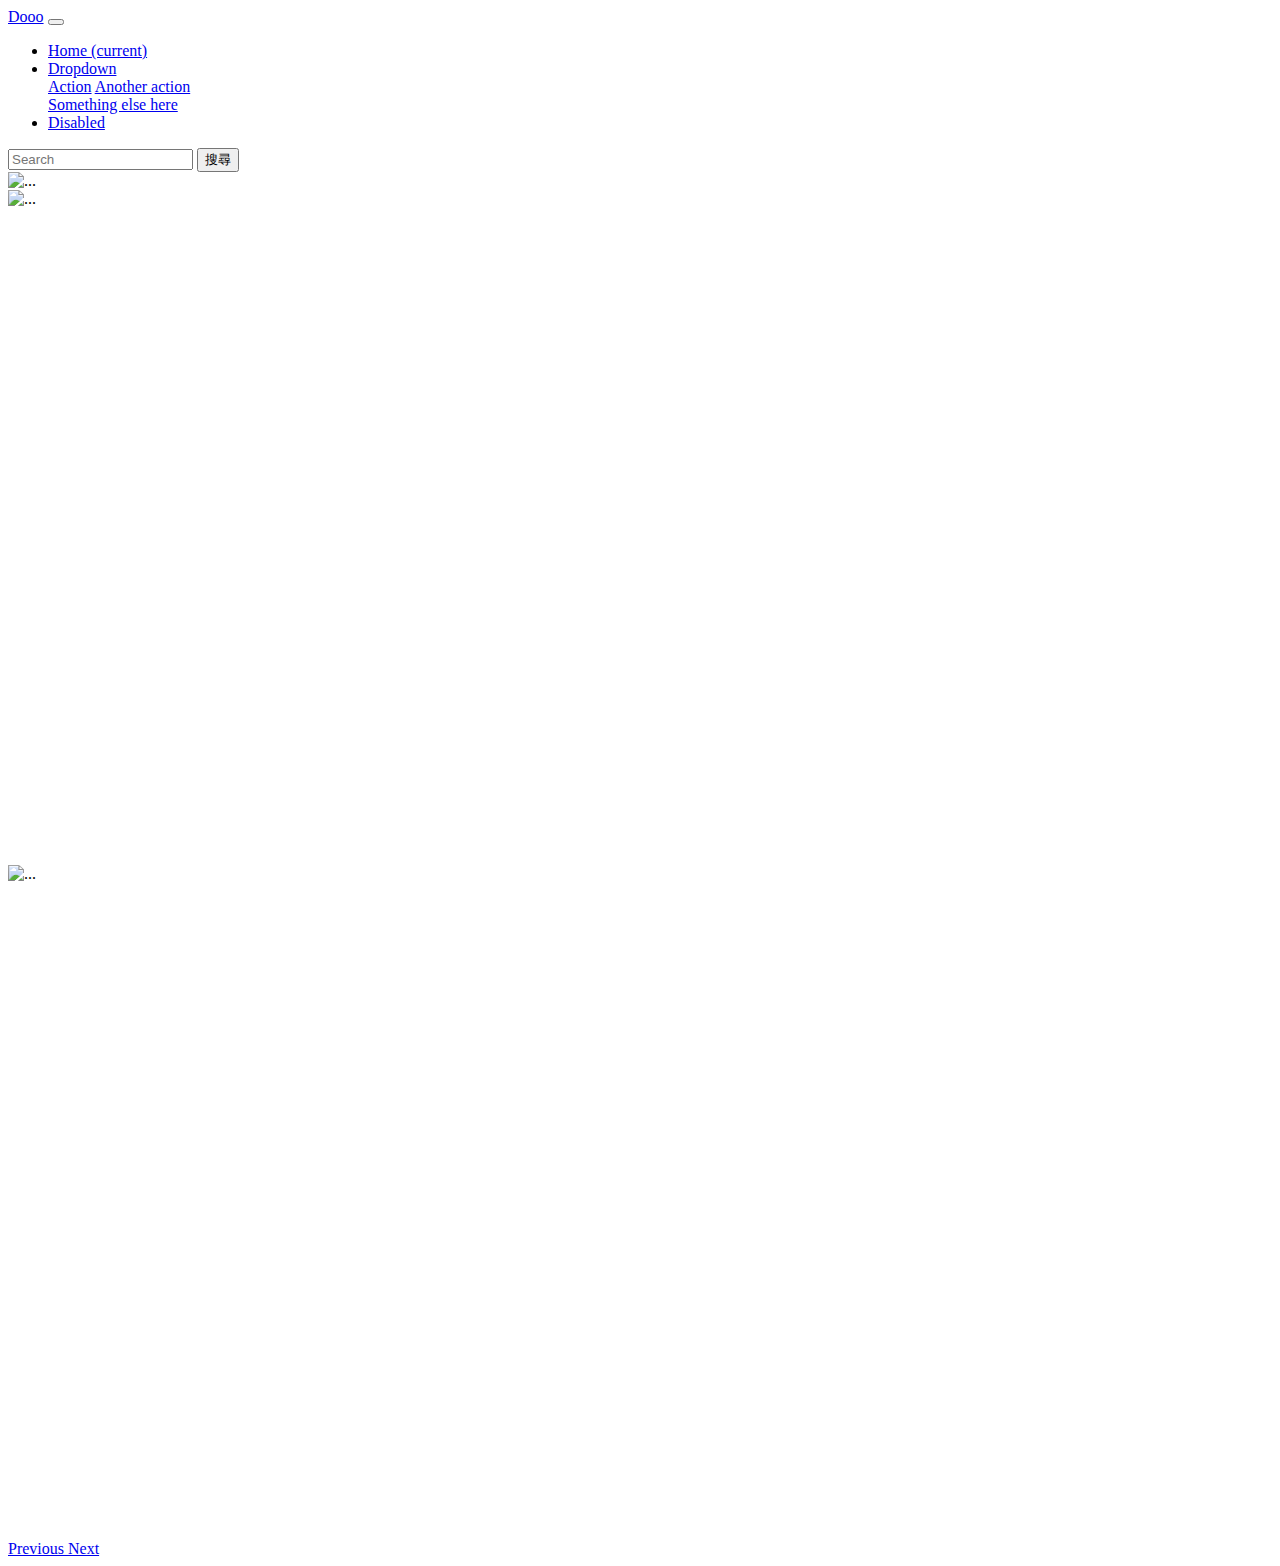
==== Dooo/index.html @ f4e3df54 "031800" ====
<!DOCTYPE html>
<html lang="zh-Hans">
<head>
    <meta charset="UTF-8">
    <meta name="viewport" content="width=device-width, initial-scale=1.0">
    <link rel="stylesheet" href="https://stackpath.bootstrapcdn.com/bootstrap/4.2.1/css/bootstrap.min.css" integrity="sha384-GJzZqFGwb1QTTN6wy59ffF1BuGJpLSa9DkKMp0DgiMDm4iYMj70gZWKYbI706tWS" crossorigin="anonymous">
    <title>兜泥手作</title>
    <link rel="stylesheet" href="./style/style.css">
</head>
<body>
    <nav class="navbar navbar-expand-lg navbar-light bg-light">
        <a class="navbar-brand" href="#">Dooo</a>
        <button class="navbar-toggler" type="button" data-toggle="collapse" data-target="#navbarSupportedContent" aria-controls="navbarSupportedContent" aria-expanded="false" aria-label="Toggle navigation">
          <span class="navbar-toggler-icon"></span>
        </button>
      
        <div class="collapse navbar-collapse" id="navbarSupportedContent">
          <ul class="navbar-nav mr-auto">
            <li class="nav-item active">
              <a class="nav-link" href="#">Home <span class="sr-only">(current)</span></a>
            </li>
            <li class="nav-item dropdown">
              <a class="nav-link dropdown-toggle" href="#" id="navbarDropdown" role="button" data-toggle="dropdown" aria-haspopup="true" aria-expanded="false">
                Dropdown
              </a>
              <div class="dropdown-menu" aria-labelledby="navbarDropdown">
                <a class="dropdown-item" href="#">Action</a>
                <a class="dropdown-item" href="#">Another action</a>
                <div class="dropdown-divider"></div>
                <a class="dropdown-item" href="#">Something else here</a>
              </div>
            </li>
            <li class="nav-item">
              <a class="nav-link disabled" href="#" tabindex="-1" aria-disabled="true">Disabled</a>
            </li>
          </ul>
          <form class="form-inline my-2 my-lg-0">
            <input class="form-control mr-sm-2" type="search" placeholder="Search" aria-label="Search">
            <button class="btn btn-outline-success my-2 my-sm-0" type="submit">搜尋</button>
          </form>
        </div>
      </nav>
      <div class="container .carousel('cycle')">
        <div id="carouselExampleControls" class="carousel slide" data-ride="carousel">
        <div class="carousel-inner">
          <div class="carousel-item active">
            <img src="/img/56464341_273747503564487_3199495432858238976_o.jpg" class="d-block w-100" alt="...">
          </div>
          <div class="carousel-item img_stlye">
            <img src="/img/79448672_451123902493512_4432313873315397632_n.jpg" class="d-block w-100 " alt="...">
          </div>
          <div class="carousel-item img_stlye">
            <img src="/img/81752281_461556511450251_1262762102041346048_n.jpg" class="d-block w-100" alt="...">
          </div>
        </div>
        <a class="carousel-control-prev" href="#carouselExampleControls" role="button" data-slide="prev">
          <span class="carousel-control-prev-icon" aria-hidden="true"></span>
          <span class="sr-only">Previous</span>
        </a>
        <a class="carousel-control-next" href="#carouselExampleControls" role="button" data-slide="next">
          <span class="carousel-control-next-icon" aria-hidden="true"></span>
          <span class="sr-only">Next</span>
        </a>
       </div>
      </div>
      

<script src="https://code.jquery.com/jquery-3.3.1.slim.min.js" integrity="sha384-q8i/X+965DzO0rT7abK41JStQIAqVgRVzpbzo5smXKp4YfRvH+8abtTE1Pi6jizo" crossorigin="anonymous"></script>
<script src="https://cdnjs.cloudflare.com/ajax/libs/popper.js/1.14.6/umd/popper.min.js" integrity="sha384-wHAiFfRlMFy6i5SRaxvfOCifBUQy1xHdJ/yoi7FRNXMRBu5WHdZYu1hA6ZOblgut" crossorigin="anonymous"></script>
<script src="https://stackpath.bootstrapcdn.com/bootstrap/4.2.1/js/bootstrap.min.js" integrity="sha384-B0UglyR+jN6CkvvICOB2joaf5I4l3gm9GU6Hc1og6Ls7i6U/mkkaduKaBhlAXv9k" crossorigin="anonymous"></script>
</body>
</html>
---- Dooo/style/style.css ----
.img_stlye {
  background-size: cover;
  background-position: bottom;
  height: 75vh;
}
/*# sourceMappingURL=style.css.map */
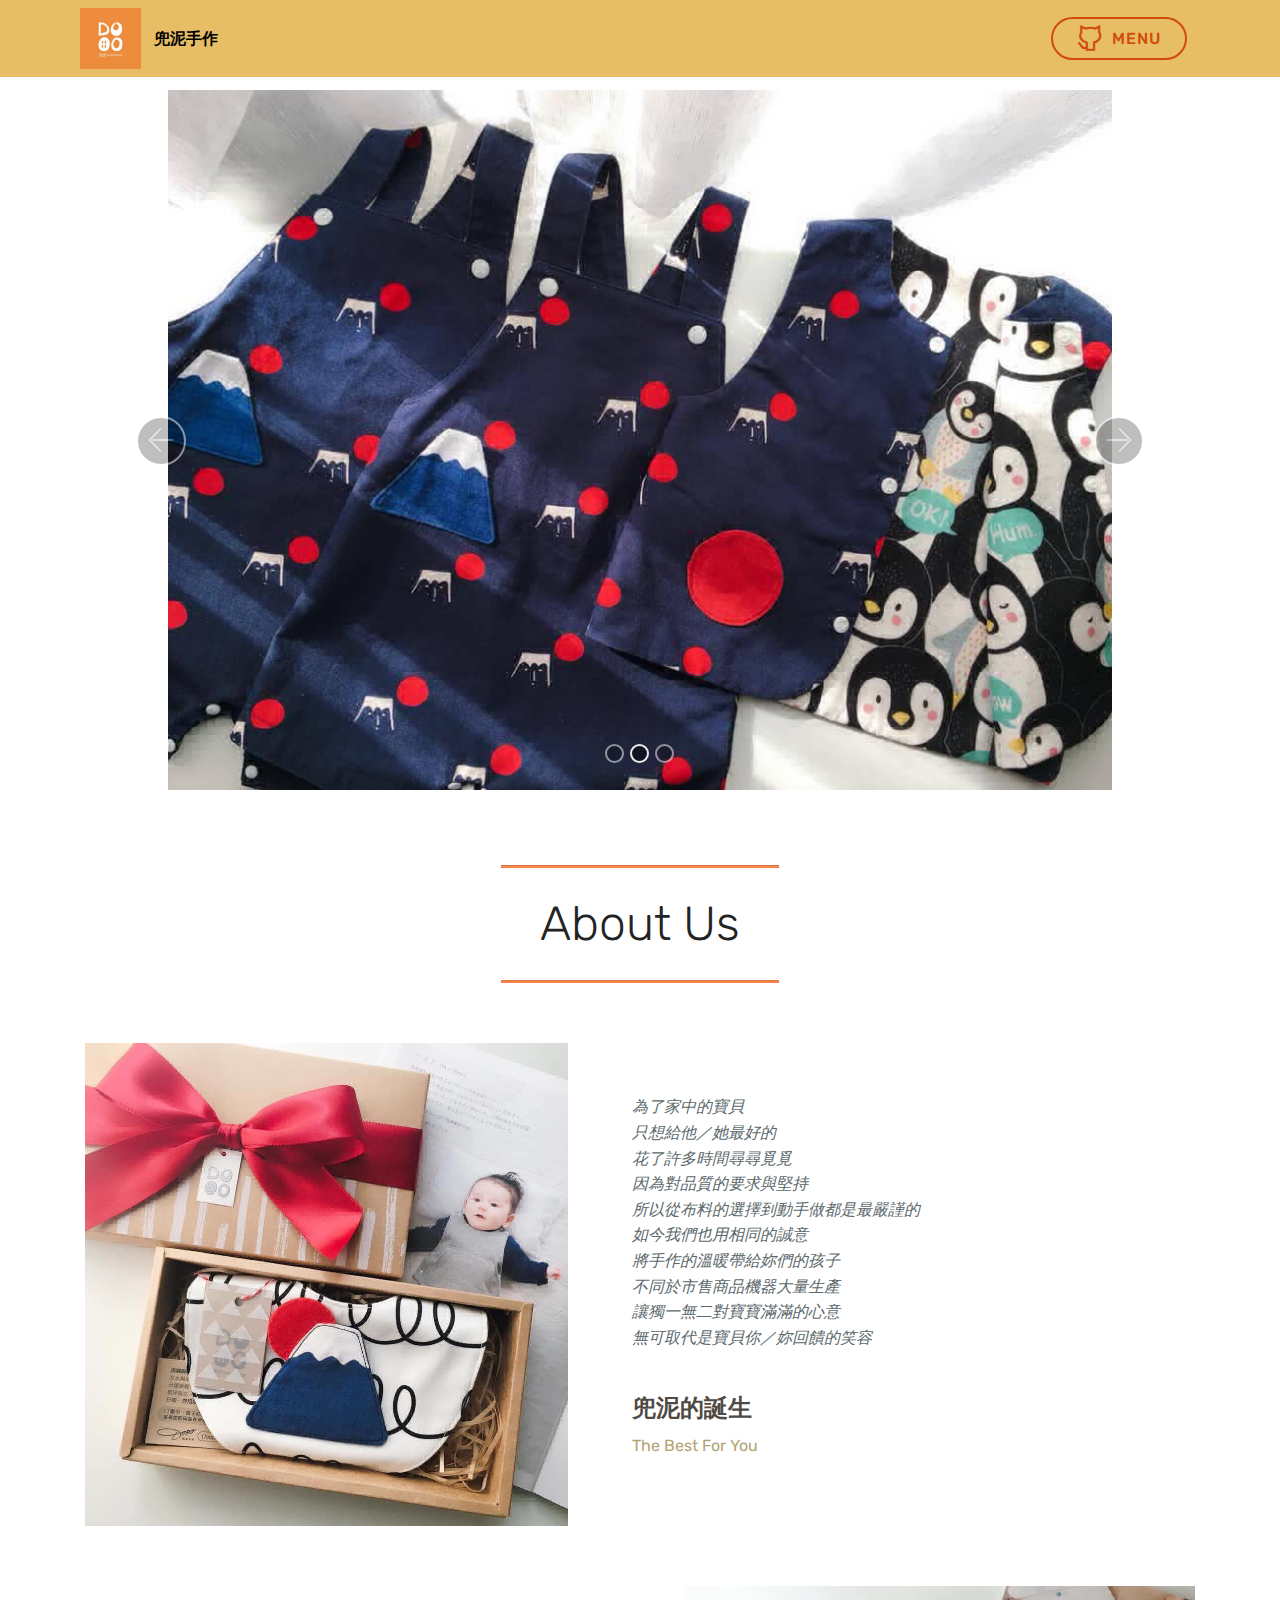
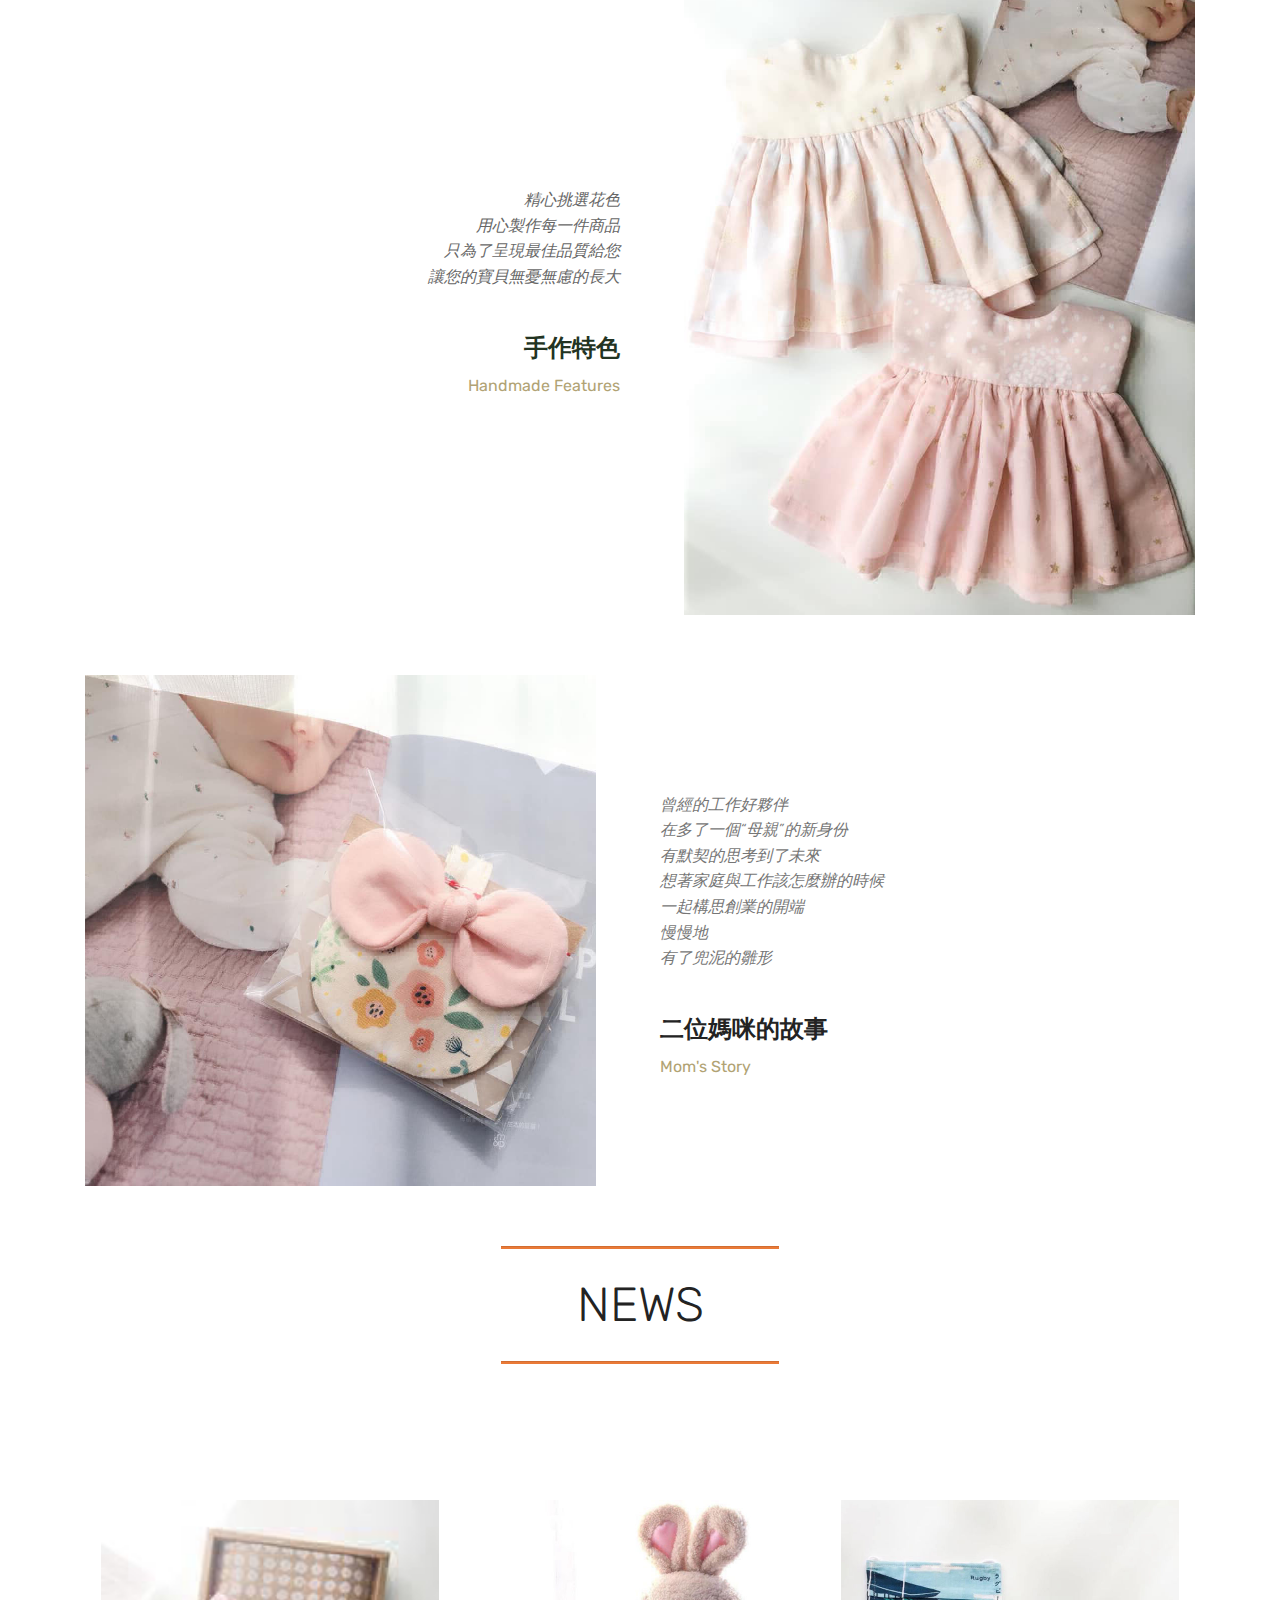
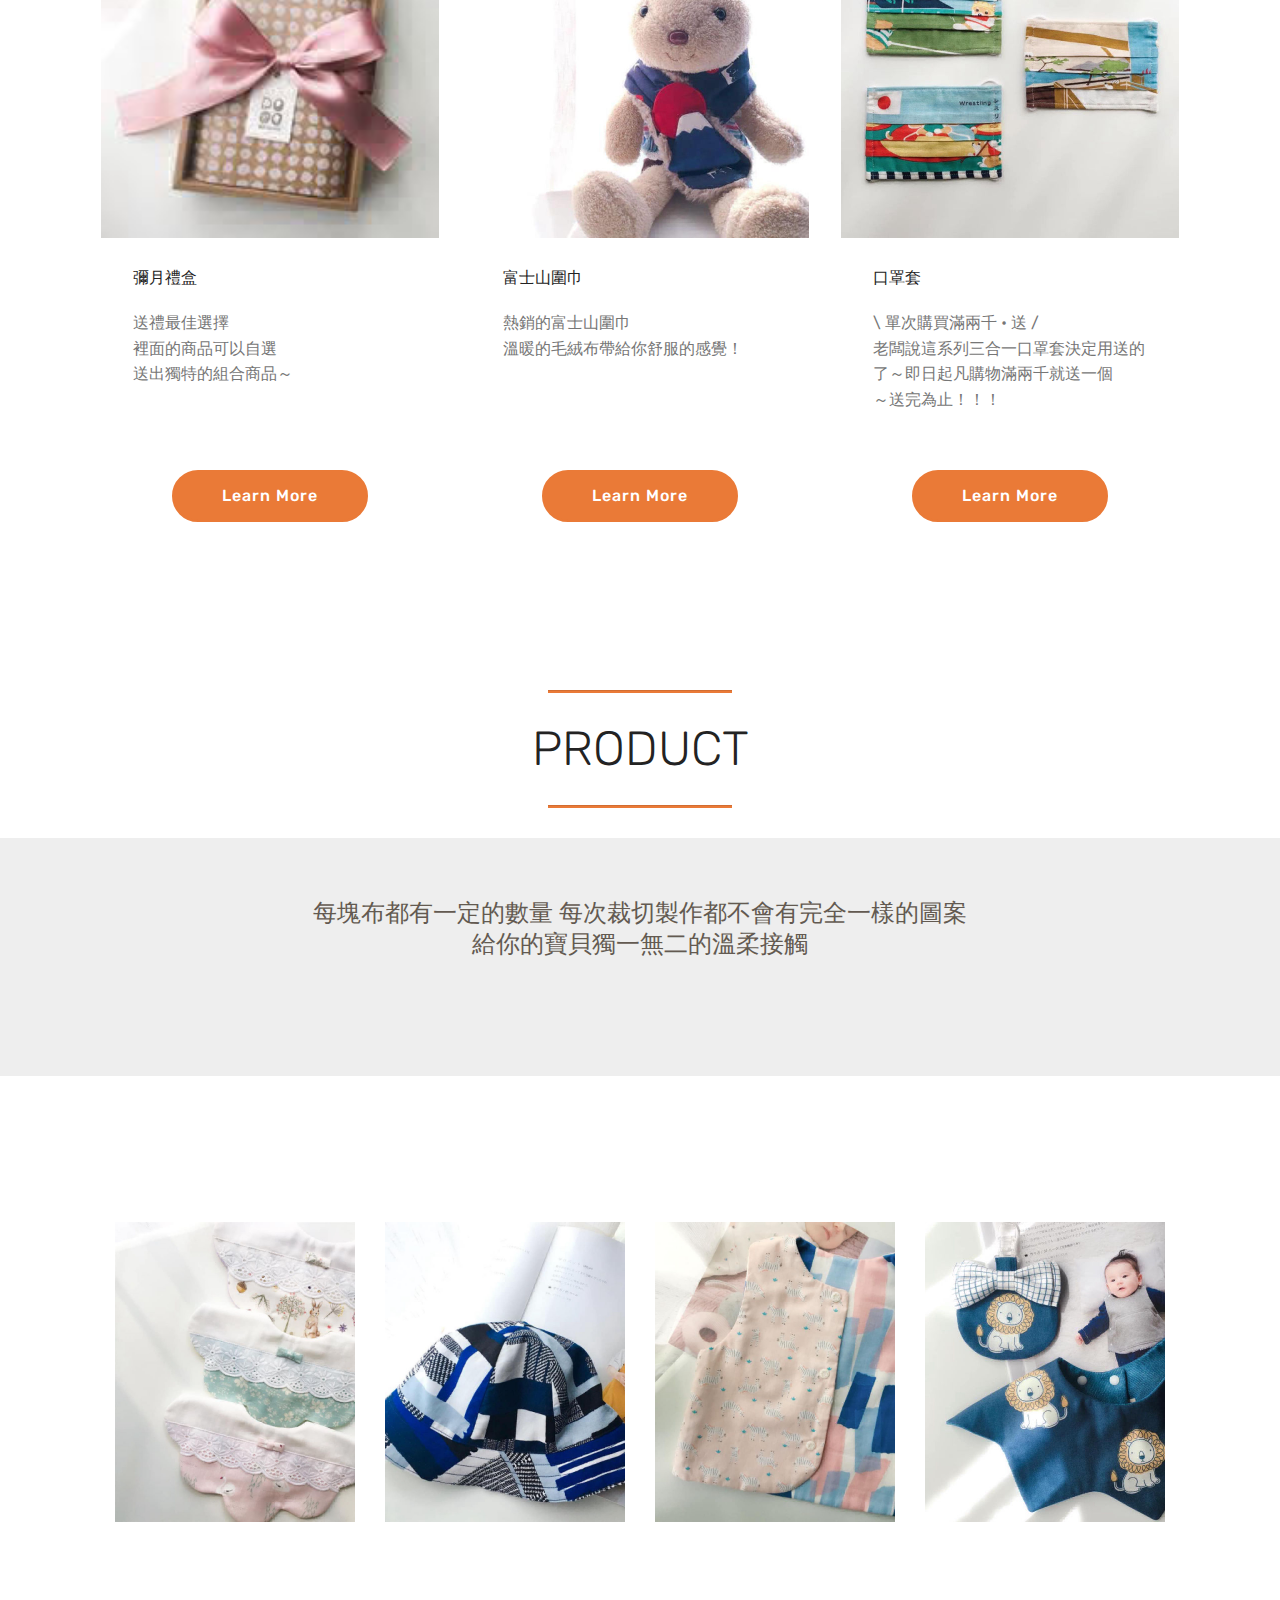
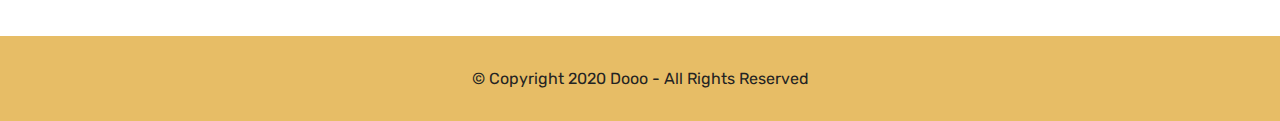
==== commit bbdcaf74: "0323" ====
--- a/Dooo/index.html
+++ b/Dooo/index.html
@@ -1,72 +1,362 @@
 <!DOCTYPE html>
-<html lang="zh-Hans">
+<html  >
 <head>
-    <meta charset="UTF-8">
-    <meta name="viewport" content="width=device-width, initial-scale=1.0">
-    <link rel="stylesheet" href="https://stackpath.bootstrapcdn.com/bootstrap/4.2.1/css/bootstrap.min.css" integrity="sha384-GJzZqFGwb1QTTN6wy59ffF1BuGJpLSa9DkKMp0DgiMDm4iYMj70gZWKYbI706tWS" crossorigin="anonymous">
-    <title>兜泥手作</title>
-    <link rel="stylesheet" href="./style/style.css">
+  <!-- Site made with Mobirise Website Builder v4.12.3, https://mobirise.com -->
+  <meta charset="UTF-8">
+  <meta http-equiv="X-UA-Compatible" content="IE=edge">
+  <meta name="generator" content="Mobirise v4.12.3, mobirise.com">
+  <meta name="viewport" content="width=device-width, initial-scale=1, minimum-scale=1">
+  <link rel="shortcut icon" href="assets/images/38748189-111943923078180-7474376536909414400-o-122x122.jpg" type="image/x-icon">
+  <meta name="description" content="">
+  
+  
+  <title>Home</title>
+  <link rel="stylesheet" href="assets/web/assets/mobirise-icons2/mobirise2.css">
+  <link rel="stylesheet" href="assets/web/assets/mobirise-icons/mobirise-icons.css">
+  <link rel="stylesheet" href="assets/facebook-plugin/style.css">
+  <link rel="stylesheet" href="assets/bootstrap/css/bootstrap.min.css">
+  <link rel="stylesheet" href="assets/bootstrap/css/bootstrap-grid.min.css">
+  <link rel="stylesheet" href="assets/bootstrap/css/bootstrap-reboot.min.css">
+  <link rel="stylesheet" href="assets/dropdown/css/style.css">
+  <link rel="stylesheet" href="assets/tether/tether.min.css">
+  <link rel="stylesheet" href="assets/theme/css/style.css">
+  <link rel="preload" as="style" href="assets/mobirise/css/mbr-additional.css"><link rel="stylesheet" href="assets/mobirise/css/mbr-additional.css" type="text/css">
+  
+  
+  
 </head>
 <body>
-    <nav class="navbar navbar-expand-lg navbar-light bg-light">
-        <a class="navbar-brand" href="#">Dooo</a>
-        <button class="navbar-toggler" type="button" data-toggle="collapse" data-target="#navbarSupportedContent" aria-controls="navbarSupportedContent" aria-expanded="false" aria-label="Toggle navigation">
-          <span class="navbar-toggler-icon"></span>
+  <section class="menu cid-rTn0FxxN3F" once="menu" id="menu1-0">
+
+    
+
+    <nav class="navbar navbar-expand beta-menu navbar-dropdown align-items-center navbar-fixed-top navbar-toggleable-sm">
+        <button class="navbar-toggler navbar-toggler-right" type="button" data-toggle="collapse" data-target="#navbarSupportedContent" aria-controls="navbarSupportedContent" aria-expanded="false" aria-label="Toggle navigation">
+            <div class="hamburger">
+                <span></span>
+                <span></span>
+                <span></span>
+                <span></span>
+            </div>
         </button>
-      
+        <div class="menu-logo">
+            <div class="navbar-brand">
+                <span class="navbar-logo">
+                    <a href="https://mobirise.co">
+                         <img src="assets/images/38748189-111943923078180-7474376536909414400-o-122x122.jpg" alt="Mobirise" title="" style="height: 3.8rem;">
+                    </a>
+                </span>
+                <span class="navbar-caption-wrap"><a class="navbar-caption text-black display-7" href="https://mobirise.co">兜泥手作</a></span>
+            </div>
+        </div>
         <div class="collapse navbar-collapse" id="navbarSupportedContent">
-          <ul class="navbar-nav mr-auto">
-            <li class="nav-item active">
-              <a class="nav-link" href="#">Home <span class="sr-only">(current)</span></a>
-            </li>
-            <li class="nav-item dropdown">
-              <a class="nav-link dropdown-toggle" href="#" id="navbarDropdown" role="button" data-toggle="dropdown" aria-haspopup="true" aria-expanded="false">
-                Dropdown
-              </a>
-              <div class="dropdown-menu" aria-labelledby="navbarDropdown">
-                <a class="dropdown-item" href="#">Action</a>
-                <a class="dropdown-item" href="#">Another action</a>
-                <div class="dropdown-divider"></div>
-                <a class="dropdown-item" href="#">Something else here</a>
-              </div>
-            </li>
-            <li class="nav-item">
-              <a class="nav-link disabled" href="#" tabindex="-1" aria-disabled="true">Disabled</a>
-            </li>
-          </ul>
-          <form class="form-inline my-2 my-lg-0">
-            <input class="form-control mr-sm-2" type="search" placeholder="Search" aria-label="Search">
-            <button class="btn btn-outline-success my-2 my-sm-0" type="submit">搜尋</button>
-          </form>
-        </div>
-      </nav>
-      <div class="container .carousel('cycle')">
-        <div id="carouselExampleControls" class="carousel slide" data-ride="carousel">
-        <div class="carousel-inner">
-          <div class="carousel-item active">
-            <img src="/img/56464341_273747503564487_3199495432858238976_o.jpg" class="d-block w-100" alt="...">
-          </div>
-          <div class="carousel-item img_stlye">
-            <img src="/img/79448672_451123902493512_4432313873315397632_n.jpg" class="d-block w-100 " alt="...">
-          </div>
-          <div class="carousel-item img_stlye">
-            <img src="/img/81752281_461556511450251_1262762102041346048_n.jpg" class="d-block w-100" alt="...">
-          </div>
-        </div>
-        <a class="carousel-control-prev" href="#carouselExampleControls" role="button" data-slide="prev">
-          <span class="carousel-control-prev-icon" aria-hidden="true"></span>
-          <span class="sr-only">Previous</span>
-        </a>
-        <a class="carousel-control-next" href="#carouselExampleControls" role="button" data-slide="next">
-          <span class="carousel-control-next-icon" aria-hidden="true"></span>
-          <span class="sr-only">Next</span>
-        </a>
-       </div>
-      </div>
-      
-
-<script src="https://code.jquery.com/jquery-3.3.1.slim.min.js" integrity="sha384-q8i/X+965DzO0rT7abK41JStQIAqVgRVzpbzo5smXKp4YfRvH+8abtTE1Pi6jizo" crossorigin="anonymous"></script>
-<script src="https://cdnjs.cloudflare.com/ajax/libs/popper.js/1.14.6/umd/popper.min.js" integrity="sha384-wHAiFfRlMFy6i5SRaxvfOCifBUQy1xHdJ/yoi7FRNXMRBu5WHdZYu1hA6ZOblgut" crossorigin="anonymous"></script>
-<script src="https://stackpath.bootstrapcdn.com/bootstrap/4.2.1/js/bootstrap.min.js" integrity="sha384-B0UglyR+jN6CkvvICOB2joaf5I4l3gm9GU6Hc1og6Ls7i6U/mkkaduKaBhlAXv9k" crossorigin="anonymous"></script>
+            
+            <div class="navbar-buttons mbr-section-btn"><a class="btn btn-sm btn-success-outline display-4" href="https://mobirise.co"><span class="mobi-mbri mobi-mbri-github mbr-iconfont mbr-iconfont-btn"></span>MENU</a></div>
+        </div>
+    </nav>
+</section>
+
+<section class="engine"><a href="https://mobirise.info/c">site builder</a></section><section class="carousel slide cid-rU1FosBz1u" data-interval="false" id="slider2-11">
+
+    
+    <div class="container content-slider">
+        <div class="content-slider-wrap">
+            <div><div class="mbr-slider slide carousel" data-keyboard="false" data-ride="carousel" data-interval="4000" data-pause="true"><ol class="carousel-indicators"><li data-app-prevent-settings="" data-target="#slider2-11" data-slide-to="0"></li><li data-app-prevent-settings="" data-target="#slider2-11" class=" active" data-slide-to="1"></li><li data-app-prevent-settings="" data-target="#slider2-11" data-slide-to="2"></li></ol><div class="carousel-inner" role="listbox"><div class="carousel-item slider-fullscreen-image" data-bg-video-slide="false" style="background-image: url(assets/images/56464341-273747503564487-3199495432858238976-o-2000x1062.jpg);"><div class="container container-slide"><div class="image_wrapper"><img src="assets/images/56464341-273747503564487-3199495432858238976-o-2000x1062.jpg" alt="" title=""><div class="carousel-caption justify-content-center"><div class="col-10 align-center"></div></div></div></div></div><div class="carousel-item slider-fullscreen-image active" data-bg-video-slide="false" style="background-image: url(assets/images/82529407-471223083816927-654320782733737984-n-960x712.jpg);"><div class="container container-slide"><div class="image_wrapper"><img src="assets/images/82529407-471223083816927-654320782733737984-n-960x712.jpg" alt="" title=""><div class="carousel-caption justify-content-center"><div class="col-10 align-center"></div></div></div></div></div><div class="carousel-item slider-fullscreen-image" data-bg-video-slide="false" style="background-image: url(assets/images/76706866-426700318269204-8649594415045672960-n-960x960.jpg);"><div class="container container-slide"><div class="image_wrapper"><img src="assets/images/76706866-426700318269204-8649594415045672960-n-960x960.jpg" alt="" title=""><div class="carousel-caption justify-content-center"><div class="col-10 align-center"></div></div></div></div></div></div><a data-app-prevent-settings="" class="carousel-control carousel-control-prev" role="button" data-slide="prev" href="#slider2-11"><span aria-hidden="true" class="mbri-left mbr-iconfont"></span><span class="sr-only">Previous</span></a><a data-app-prevent-settings="" class="carousel-control carousel-control-next" role="button" data-slide="next" href="#slider2-11"><span aria-hidden="true" class="mbri-right mbr-iconfont"></span><span class="sr-only">Next</span></a></div></div> 
+        </div>
+    </div>
+</section>
+
+<section class="mbr-section article content9 cid-rTKRahE4b8" id="content9-s">
+    
+     
+
+    <div class="container">
+        <div class="inner-container" style="width: 100%;">
+            <hr class="line" style="width: 25%;">
+            <div class="section-text align-center mbr-fonts-style display-2">
+                    About Us</div>
+            <hr class="line" style="width: 25%;">
+        </div>
+        </div>
+</section>
+
+<section class="testimonials2 cid-rTJMLYkAze" id="testimonials2-l">
+
+    
+
+    
+
+    <div class="container">
+        <div class="media-container-row">
+            <div class="mbr-figure pr-lg-5" style="width: 90%;">
+              <img src="assets/images/89762767-516636659275569-7401005434498187264-n-960x960.jpg" alt="" title="">
+            </div>
+            <div class="media-content px-3 align-self-center mbr-white py-2">
+                    <p class="mbr-text testimonial-text mbr-fonts-style display-7">為了家中的寶貝<br>只想給他／她最好的<strong><br></strong>花了許多時間尋尋覓覓<br>因為對品質的要求與堅持<br>所以從布料的選擇到動手做都是最嚴謹的<br>如今我們也用相同的誠意<br>將手作的溫暖帶給妳們的孩子<br>不同於市售商品機器大量生產<br>讓獨一無二對寶寶滿滿的心意<br>無可取代是寶貝你／妳回饋的笑容<br></p>
+                    <p class="mbr-author-name pt-4 mb-2 mbr-fonts-style display-5">兜泥的誕生<br></p>
+                    <p class="mbr-author-desc mbr-fonts-style display-7">The Best For You</p>
+            </div>
+        </div>
+    </div>
+</section>
+
+<section class="testimonials3 cid-rTJPp9ROI7" id="testimonials3-n">
+
+    
+
+    
+
+    <div class="container">
+        <div class="media-container-row">
+            <div class="media-content px-3 align-self-center mbr-white py-2">
+                <p class="mbr-text testimonial-text mbr-fonts-style display-7">&nbsp;精心挑選花色<br>用心製作每一件商品<br>只為了呈現最佳品質給您<br>讓您的寶貝無憂無慮的長大</p>
+                <p class="mbr-author-name pt-4 mb-2 mbr-fonts-style display-5">
+                   手作特色</p>
+                <p class="mbr-author-desc mbr-fonts-style display-7">
+                   Handmade Features</p>
+            </div>
+
+            <div class="mbr-figure pl-lg-5" style="width: 100%;">
+              <img src="assets/images/86377793-494222071517028-8319475772611887104-n-780x960.jpg" alt="" title="">
+            </div>
+        </div>
+    </div>
+</section>
+
+<section class="testimonials2 cid-rTJMKOexJc" id="testimonials2-k">
+
+    
+
+    
+
+    <div class="container">
+        <div class="media-container-row">
+            <div class="mbr-figure pr-lg-5" style="width: 100%;">
+              <img src="assets/images/81680217-462691024670133-74056815414870016-n-960x960.jpg" alt="" title="">
+            </div>
+            <div class="media-content px-3 align-self-center mbr-white py-2">
+                    <p class="mbr-text testimonial-text mbr-fonts-style display-7"><br>曾經的工作好夥伴<br>在多了一個“母親”的新身份<br>有默契的思考到了未來<br>想著家庭與工作該怎麼辦的時候<br>一起構思創業的開端<br>慢慢地<br>有了兜泥的雛形 &nbsp; &nbsp;&nbsp;<br></p>
+                    <p class="mbr-author-name pt-4 mb-2 mbr-fonts-style display-5">二位媽咪的故事<br></p>
+                    <p class="mbr-author-desc mbr-fonts-style display-7">Mom's Story</p>
+            </div>
+        </div>
+    </div>
+</section>
+
+<section class="mbr-section article content9 cid-rTKRCz0ylZ" id="content9-t">
+    
+     
+
+    <div class="container">
+        <div class="inner-container" style="width: 100%;">
+            <hr class="line" style="width: 25%;">
+            <div class="section-text align-center mbr-fonts-style display-2">NEWS</div>
+            <hr class="line" style="width: 25%;">
+        </div>
+        </div>
+</section>
+
+<section class="features3 cid-rTENCJo3gj" id="features3-b">
+
+    
+
+    
+    <div class="container">
+        <div class="media-container-row">
+            <div class="card p-3 col-12 col-md-6 col-lg-4">
+                <div class="card-wrapper">
+                    <div class="card-img">
+                        <img src="assets/images/67099098-339871900285380-12141327084945408-n-200x200.jpg" alt="Mobirise" title="">
+                    </div>
+                    <div class="card-box">
+                        <h4 class="card-title mbr-fonts-style display-7">
+                            彌月禮盒</h4>
+                        <p class="mbr-text mbr-fonts-style display-7">送禮最佳選擇<br>裡面的商品可以自選<br>送出獨特的組合商品～<br><br><br></p>
+                    </div>
+                    <div class="mbr-section-btn text-center">
+                        <a href="https://mobirise.co" class="btn btn-primary display-4">
+                            Learn More
+                        </a>
+                    </div>
+                </div>
+            </div>
+
+            <div class="card p-3 col-12 col-md-6 col-lg-4">
+                <div class="card-wrapper">
+                    <div class="card-img">
+                        <img src="assets/images/80860625-454111985528037-1635981677593362432-n-676x676.jpg" alt="Mobirise" title="">
+                    </div>
+                    <div class="card-box">
+                        <h4 class="card-title mbr-fonts-style display-7">
+                            富士山圍巾</h4>
+                        <p class="mbr-text mbr-fonts-style display-7">熱銷的富士山圍巾<br>溫暖的毛絨布帶給你舒服的感覺！<br><br><br><br></p>
+                    </div>
+                    <div class="mbr-section-btn text-center">
+                        <a href="https://mobirise.co" class="btn btn-primary display-4">
+                            Learn More
+                        </a>
+                    </div>
+                </div>
+            </div>
+
+            <div class="card p-3 col-12 col-md-6 col-lg-4">
+                <div class="card-wrapper">
+                    <div class="card-img">
+                        <img src="assets/images/89653032-514664222806146-2533967461246566400-n-676x676.jpg" alt="Mobirise" title="">
+                    </div>
+                    <div class="card-box">
+                        <h4 class="card-title mbr-fonts-style display-7">
+                            口罩套</h4>
+                        <p class="mbr-text mbr-fonts-style display-7">\ 單次購買滿兩千 • 送 /<br>老闆說這系列三合一口罩套決定用送的了～即日起凡購物滿兩千就送一個<br>～送完為止！！！<br><br></p>
+                    </div>
+                    <div class="mbr-section-btn text-center">
+                        <a href="https://mobirise.co" class="btn btn-primary display-4">
+                            Learn More
+                        </a>
+                    </div>
+                </div>
+            </div>
+
+            
+        </div>
+    </div>
+</section>
+
+<section class="mbr-section article content10 cid-rTKREefQAB" id="content10-u">
+    
+     
+
+    <div class="container">
+        <div class="inner-container" style="width: 66%;">
+            <hr class="line" style="width: 25%;">
+            <div class="section-text align-center mbr-white mbr-fonts-style display-2">
+                    PRODUCT<br>
+                </div>
+            <hr class="line" style="width: 25%;">
+        </div>
+    </div>
+</section>
+
+<section class="mbr-section content5 cid-rTENu6dNop mbr-parallax-background" id="content5-9">
+
+    
+
+    
+
+    <div class="container">
+        <div class="media-container-row">
+            <div class="title col-12 col-md-8">
+                
+                <h3 class="mbr-section-subtitle align-center mbr-light mbr-white pb-3 mbr-fonts-style display-5">每塊布都有一定的數量     每次裁切製作都不會有完全一樣的圖案<div>給你的寶貝獨一無二的溫柔接觸</div><div><br></div></h3>
+                
+                
+            </div>
+        </div>
+    </div>
+</section>
+
+<section class="features15 cid-rTENK4awBd" id="features15-c">
+
+    
+
+    
+    <div class="container">
+        
+        
+
+        <div class="media-container-row container pt-5 mt-2">
+
+            <div class="col-12 col-md-6 mb-4 col-lg-3">
+                <div class="card flip-card p-5 align-center">
+                    <div class="card-front card_cont">
+                        <img src="assets/images/76706866-426700318269204-8649594415045672960-n-900x900.jpg" alt="Mobirise" title="">
+                    </div>
+                    <div class="card_back card_cont">
+                        <h4 class="card-title display-5 py-2 mbr-fonts-style">
+                            圍兜</h4>
+                        <p class="mbr-text mbr-fonts-style display-7">
+                            <br><br>兜泥的主打商品，每塊布都是限量的，賣完就沒有了，喜歡就下訂，慢了可就買不到囉。</p>
+                    </div>
+                </div>
+            </div>
+
+            <div class="col-12 col-md-6 mb-4 col-lg-3">
+                
+                <div class="card flip-card p-5 align-center">
+                    <div class="card-front card_cont">
+                        <img src="assets/images/79089351-449823809290188-7860755694687879168-n-900x900.jpg" alt="Mobirise" title="">
+                    </div>
+                    <div class="card_back card_cont">
+                        <h4 class="card-title py-2 mbr-fonts-style display-5">
+                            帽子</h4>
+                        <p class="mbr-text mbr-fonts-style display-7"><br><br>中午的豔陽高照，戴上遮陽的帽子，既涼快又可愛！</p>
+                    </div>
+                </div>
+            </div>
+            
+            <div class="col-12 col-md-6 mb-4 col-lg-3">
+                <div class="card flip-card p-5 align-center">
+                    <div class="card-front card_cont">
+                        <img src="assets/images/-900x900.jpg" alt="Mobirise" title="">
+                    </div>
+                    <div class="card_back card_cont">
+                        <h4 class="card-title py-2 mbr-fonts-style display-5">背心</h4>
+                        <p class="mbr-text mbr-fonts-style display-7"><br><br>在涼涼的季節交換之際，搭上一件薄薄舒服的背心，才不會著涼喔！</p>
+                    </div>
+                </div> 
+            </div>
+
+            <div class="col-12 col-md-6 mb-4 col-lg-3">
+                <div class="card flip-card p-5 align-center">
+                    <div class="card-front card_cont">
+                        <img src="assets/images/88080162-503745990564636-2817285863690469376-n-600x600.jpg" alt="Mobirise" title="">
+                    </div>
+                    <div class="card_back card_cont">
+                        <h4 class="card-title py-2 mbr-fonts-style display-5">圍巾</h4>
+                        <p class="mbr-text mbr-fonts-style display-7"><br><br>搭配奶嘴套一組，最適合獅子座寶寶的好陪伴。</p>
+                    </div>
+                </div> 
+            </div>
+        </div>
+</div></section>
+
+<section once="footers" class="cid-rTEOklCBvq" id="footer6-g">
+
+    
+
+    
+
+    <div class="container">
+        <div class="media-container-row align-center mbr-white">
+            <div class="col-12">
+                <p class="mbr-text mb-0 mbr-fonts-style display-7">
+                    © Copyright 2020 Dooo - All Rights Reserved
+                </p>
+            </div>
+        </div>
+    </div>
+</section>
+
+
+  <script src="assets/popper/popper.min.js"></script>
+  <script src="assets/web/assets/jquery/jquery.min.js"></script>
+  <script src="https://connect.facebook.net/en_US/sdk.js#xfbml=1&version=v2.5"></script>
+  <script src="https://apis.google.com/js/plusone.js"></script>
+  <script src="assets/facebook-plugin/facebook-script.js"></script>
+  <script src="assets/bootstrap/js/bootstrap.min.js"></script>
+  <script src="assets/vimeoplayer/jquery.mb.vimeo_player.js"></script>
+  <script src="assets/dropdown/js/nav-dropdown.js"></script>
+  <script src="assets/dropdown/js/navbar-dropdown.js"></script>
+  <script src="assets/touchswipe/jquery.touch-swipe.min.js"></script>
+  <script src="assets/ytplayer/jquery.mb.ytplayer.min.js"></script>
+  <script src="assets/smoothscroll/smooth-scroll.js"></script>
+  <script src="assets/tether/tether.min.js"></script>
+  <script src="assets/bootstrapcarouselswipe/bootstrap-carousel-swipe.js"></script>
+  <script src="assets/parallax/jarallax.min.js"></script>
+  <script src="assets/mbr-flip-card/mbr-flip-card.js"></script>
+  <script src="assets/theme/js/script.js"></script>
+  <script src="assets/slidervideo/script.js"></script>
+  
+  
 </body>
 </html>--- a/Dooo/assets/web/assets/mobirise-icons2/mobirise2.css
+++ b/Dooo/assets/web/assets/mobirise-icons2/mobirise2.css
@@ -0,0 +1,498 @@
+@font-face {
+  font-family: 'Moririse2';
+  font-display: swap;
+  src:  url('mobirise2.eot?f2bix4');
+  src:  url('mobirise2.eot?f2bix4#iefix') format('embedded-opentype'),
+    url('mobirise2.ttf?f2bix4') format('truetype'),
+    url('mobirise2.woff?f2bix4') format('woff'),
+    url('mobirise2.svg?f2bix4#mobirise2') format('svg');
+  font-weight: normal;
+  font-style: normal;
+}
+
+[class^="mobi-"], [class*=" mobi-"] {
+  /* use !important to prevent issues with browser extensions that change fonts */
+  font-family: 'Moririse2' !important;
+  speak: none;
+  font-style: normal;
+  font-weight: normal;
+  font-variant: normal;
+  text-transform: none;
+  line-height: 1;
+
+  /* Better Font Rendering =========== */
+  -webkit-font-smoothing: antialiased;
+  -moz-osx-font-smoothing: grayscale;
+}
+
+.mobi-mbri-add-submenu:before {
+  content: "\e900";
+}
+.mobi-mbri-alert:before {
+  content: "\e901";
+}
+.mobi-mbri-align-center:before {
+  content: "\e902";
+}
+.mobi-mbri-align-justify:before {
+  content: "\e903";
+}
+.mobi-mbri-align-left:before {
+  content: "\e904";
+}
+.mobi-mbri-align-right:before {
+  content: "\e905";
+}
+.mobi-mbri-android:before {
+  content: "\e906";
+}
+.mobi-mbri-apple:before {
+  content: "\e907";
+}
+.mobi-mbri-arrow-down:before {
+  content: "\e908";
+}
+.mobi-mbri-arrow-next:before {
+  content: "\e909";
+}
+.mobi-mbri-arrow-prev:before {
+  content: "\e90a";
+}
+.mobi-mbri-arrow-up:before {
+  content: "\e90b";
+}
+.mobi-mbri-bold:before {
+  content: "\e90c";
+}
+.mobi-mbri-bookmark:before {
+  content: "\e90d";
+}
+.mobi-mbri-bootstrap:before {
+  content: "\e90e";
+}
+.mobi-mbri-briefcase:before {
+  content: "\e90f";
+}
+.mobi-mbri-browse:before {
+  content: "\e910";
+}
+.mobi-mbri-bulleted-list:before {
+  content: "\e911";
+}
+.mobi-mbri-calendar:before {
+  content: "\e912";
+}
+.mobi-mbri-camera:before {
+  content: "\e913";
+}
+.mobi-mbri-cart-add:before {
+  content: "\e914";
+}
+.mobi-mbri-cart-full:before {
+  content: "\e915";
+}
+.mobi-mbri-cash:before {
+  content: "\e916";
+}
+.mobi-mbri-change-style:before {
+  content: "\e917";
+}
+.mobi-mbri-chat:before {
+  content: "\e918";
+}
+.mobi-mbri-clock:before {
+  content: "\e919";
+}
+.mobi-mbri-close:before {
+  content: "\e91a";
+}
+.mobi-mbri-cloud:before {
+  content: "\e91b";
+}
+.mobi-mbri-code:before {
+  content: "\e91c";
+}
+.mobi-mbri-contact-form:before {
+  content: "\e91d";
+}
+.mobi-mbri-credit-card:before {
+  content: "\e91e";
+}
+.mobi-mbri-cursor-click:before {
+  content: "\e91f";
+}
+.mobi-mbri-cust-feedback:before {
+  content: "\e920";
+}
+.mobi-mbri-database:before {
+  content: "\e921";
+}
+.mobi-mbri-delivery:before {
+  content: "\e922";
+}
+.mobi-mbri-desktop:before {
+  content: "\e923";
+}
+.mobi-mbri-devices:before {
+  content: "\e924";
+}
+.mobi-mbri-down:before {
+  content: "\e925";
+}
+.mobi-mbri-download-2:before {
+  content: "\e926";
+}
+.mobi-mbri-download:before {
+  content: "\e927";
+}
+.mobi-mbri-drag-n-drop-2:before {
+  content: "\e928";
+}
+.mobi-mbri-drag-n-drop:before {
+  content: "\e929";
+}
+.mobi-mbri-edit-2:before {
+  content: "\e92a";
+}
+.mobi-mbri-edit:before {
+  content: "\e92b";
+}
+.mobi-mbri-error:before {
+  content: "\e92c";
+}
+.mobi-mbri-extension:before {
+  content: "\e92d";
+}
+.mobi-mbri-features:before {
+  content: "\e92e";
+}
+.mobi-mbri-file:before {
+  content: "\e92f";
+}
+.mobi-mbri-flag:before {
+  content: "\e930";
+}
+.mobi-mbri-folder:before {
+  content: "\e931";
+}
+.mobi-mbri-gift:before {
+  content: "\e932";
+}
+.mobi-mbri-github:before {
+  content: "\e933";
+}
+.mobi-mbri-globe-2:before {
+  content: "\e934";
+}
+.mobi-mbri-globe:before {
+  content: "\e935";
+}
+.mobi-mbri-growing-chart:before {
+  content: "\e936";
+}
+.mobi-mbri-hearth:before {
+  content: "\e937";
+}
+.mobi-mbri-help:before {
+  content: "\e938";
+}
+.mobi-mbri-home:before {
+  content: "\e939";
+}
+.mobi-mbri-hot-cup:before {
+  content: "\e93a";
+}
+.mobi-mbri-idea:before {
+  content: "\e93b";
+}
+.mobi-mbri-image-gallery:before {
+  content: "\e93c";
+}
+.mobi-mbri-image-slider:before {
+  content: "\e93d";
+}
+.mobi-mbri-info:before {
+  content: "\e93e";
+}
+.mobi-mbri-italic:before {
+  content: "\e93f";
+}
+.mobi-mbri-key:before {
+  content: "\e940";
+}
+.mobi-mbri-laptop:before {
+  content: "\e941";
+}
+.mobi-mbri-layers:before {
+  content: "\e942";
+}
+.mobi-mbri-left-right:before {
+  content: "\e943";
+}
+.mobi-mbri-left:before {
+  content: "\e944";
+}
+.mobi-mbri-letter:before {
+  content: "\e945";
+}
+.mobi-mbri-like:before {
+  content: "\e946";
+}
+.mobi-mbri-link:before {
+  content: "\e947";
+}
+.mobi-mbri-lock:before {
+  content: "\e948";
+}
+.mobi-mbri-login:before {
+  content: "\e949";
+}
+.mobi-mbri-logout:before {
+  content: "\e94a";
+}
+.mobi-mbri-magic-stick:before {
+  content: "\e94b";
+}
+.mobi-mbri-map-pin:before {
+  content: "\e94c";
+}
+.mobi-mbri-menu:before {
+  content: "\e94d";
+}
+.mobi-mbri-mobile-2:before {
+  content: "\e94e";
+}
+.mobi-mbri-mobile-horizontal:before {
+  content: "\e94f";
+}
+.mobi-mbri-mobile:before {
+  content: "\e950";
+}
+.mobi-mbri-mobirise:before {
+  content: "\e951";
+}
+.mobi-mbri-more-horizontal:before {
+  content: "\e952";
+}
+.mobi-mbri-more-vertical:before {
+  content: "\e953";
+}
+.mobi-mbri-music:before {
+  content: "\e954";
+}
+.mobi-mbri-new-file:before {
+  content: "\e955";
+}
+.mobi-mbri-numbered-list:before {
+  content: "\e956";
+}
+.mobi-mbri-opened-folder:before {
+  content: "\e957";
+}
+.mobi-mbri-pages:before {
+  content: "\e958";
+}
+.mobi-mbri-paper-plane:before {
+  content: "\e959";
+}
+.mobi-mbri-paperclip:before {
+  content: "\e95a";
+}
+.mobi-mbri-phone:before {
+  content: "\e95b";
+}
+.mobi-mbri-photo:before {
+  content: "\e95c";
+}
+.mobi-mbri-photos:before {
+  content: "\e95d";
+}
+.mobi-mbri-pin:before {
+  content: "\e95e";
+}
+.mobi-mbri-play:before {
+  content: "\e95f";
+}
+.mobi-mbri-plus:before {
+  content: "\e960";
+}
+.mobi-mbri-preview:before {
+  content: "\e961";
+}
+.mobi-mbri-print:before {
+  content: "\e962";
+}
+.mobi-mbri-protect:before {
+  content: "\e963";
+}
+.mobi-mbri-question:before {
+  content: "\e964";
+}
+.mobi-mbri-quote-left:before {
+  content: "\e965";
+}
+.mobi-mbri-quote-right:before {
+  content: "\e966";
+}
+.mobi-mbri-redo:before {
+  content: "\e967";
+}
+.mobi-mbri-refresh:before {
+  content: "\e968";
+}
+.mobi-mbri-responsive-2:before {
+  content: "\e969";
+}
+.mobi-mbri-responsive:before {
+  content: "\e96a";
+}
+.mobi-mbri-right:before {
+  content: "\e96b";
+}
+.mobi-mbri-rocket:before {
+  content: "\e96c";
+}
+.mobi-mbri-sad-face:before {
+  content: "\e96d";
+}
+.mobi-mbri-sale:before {
+  content: "\e96e";
+}
+.mobi-mbri-save:before {
+  content: "\e96f";
+}
+.mobi-mbri-search:before {
+  content: "\e970";
+}
+.mobi-mbri-setting-2:before {
+  content: "\e971";
+}
+.mobi-mbri-setting-3:before {
+  content: "\e972";
+}
+.mobi-mbri-setting:before {
+  content: "\e973";
+}
+.mobi-mbri-share:before {
+  content: "\e974";
+}
+.mobi-mbri-shopping-bag:before {
+  content: "\e975";
+}
+.mobi-mbri-shopping-basket:before {
+  content: "\e976";
+}
+.mobi-mbri-shopping-cart:before {
+  content: "\e977";
+}
+.mobi-mbri-sites:before {
+  content: "\e978";
+}
+.mobi-mbri-smile-face:before {
+  content: "\e979";
+}
+.mobi-mbri-speed:before {
+  content: "\e97a";
+}
+.mobi-mbri-star:before {
+  content: "\e97b";
+}
+.mobi-mbri-success:before {
+  content: "\e97c";
+}
+.mobi-mbri-sun:before {
+  content: "\e97d";
+}
+.mobi-mbri-sun2:before {
+  content: "\e97e";
+}
+.mobi-mbri-tablet-vertical:before {
+  content: "\e97f";
+}
+.mobi-mbri-tablet:before {
+  content: "\e980";
+}
+.mobi-mbri-target:before {
+  content: "\e981";
+}
+.mobi-mbri-timer:before {
+  content: "\e982";
+}
+.mobi-mbri-to-ftp:before {
+  content: "\e983";
+}
+.mobi-mbri-to-local-drive:before {
+  content: "\e984";
+}
+.mobi-mbri-touch-swipe:before {
+  content: "\e985";
+}
+.mobi-mbri-touch:before {
+  content: "\e986";
+}
+.mobi-mbri-trash:before {
+  content: "\e987";
+}
+.mobi-mbri-underline:before {
+  content: "\e988";
+}
+.mobi-mbri-undo:before {
+  content: "\e989";
+}
+.mobi-mbri-unlink:before {
+  content: "\e98a";
+}
+.mobi-mbri-unlock:before {
+  content: "\e98b";
+}
+.mobi-mbri-up-down:before {
+  content: "\e98c";
+}
+.mobi-mbri-up:before {
+  content: "\e98d";
+}
+.mobi-mbri-update:before {
+  content: "\e98e";
+}
+.mobi-mbri-upload-2:before {
+  content: "\e98f";
+}
+.mobi-mbri-upload:before {
+  content: "\e990";
+}
+.mobi-mbri-user-2:before {
+  content: "\e991";
+}
+.mobi-mbri-user:before {
+  content: "\e992";
+}
+.mobi-mbri-users:before {
+  content: "\e993";
+}
+.mobi-mbri-video-play:before {
+  content: "\e994";
+}
+.mobi-mbri-video:before {
+  content: "\e995";
+}
+.mobi-mbri-watch:before {
+  content: "\e996";
+}
+.mobi-mbri-website-theme-2:before {
+  content: "\e997";
+}
+.mobi-mbri-website-theme:before {
+  content: "\e998";
+}
+.mobi-mbri-wifi:before {
+  content: "\e999";
+}
+.mobi-mbri-windows:before {
+  content: "\e99a";
+}
+.mobi-mbri-zoom-in:before {
+  content: "\e99b";
+}
+.mobi-mbri-zoom-out:before {
+  content: "\e99c";
+}
--- a/Dooo/assets/web/assets/mobirise-icons/mobirise-icons.css
+++ b/Dooo/assets/web/assets/mobirise-icons/mobirise-icons.css
@@ -0,0 +1,477 @@
+@font-face {
+  font-family: 'MobiriseIcons';
+  src:  url('mobirise-icons.eot?spat4u');
+  src:  url('mobirise-icons.eot?spat4u#iefix') format('embedded-opentype'),
+    url('mobirise-icons.ttf?spat4u') format('truetype'),
+    url('mobirise-icons.woff?spat4u') format('woff'),
+    url('mobirise-icons.svg?spat4u#MobiriseIcons') format('svg');
+  font-weight: normal;
+  font-style: normal;
+  font-display: swap;
+}
+
+[class^="mbri-"], [class*=" mbri-"] {
+  /* use !important to prevent issues with browser extensions that change fonts */
+  font-family: MobiriseIcons !important;
+  speak: none;
+  font-style: normal;
+  font-weight: normal;
+  font-variant: normal;
+  text-transform: none;
+  line-height: 1;
+
+  /* Better Font Rendering =========== */
+  -webkit-font-smoothing: antialiased;
+  -moz-osx-font-smoothing: grayscale;
+}
+
+.mbri-add-submenu:before {
+  content: "\e900";
+}
+.mbri-alert:before {
+  content: "\e901";
+}
+.mbri-align-center:before {
+  content: "\e902";
+}
+.mbri-align-justify:before {
+  content: "\e903";
+}
+.mbri-align-left:before {
+  content: "\e904";
+}
+.mbri-align-right:before {
+  content: "\e905";
+}
+.mbri-android:before {
+  content: "\e906";
+}
+.mbri-apple:before {
+  content: "\e907";
+}
+.mbri-arrow-down:before {
+  content: "\e908";
+}
+.mbri-arrow-next:before {
+  content: "\e909";
+}
+.mbri-arrow-prev:before {
+  content: "\e90a";
+}
+.mbri-arrow-up:before {
+  content: "\e90b";
+}
+.mbri-bold:before {
+  content: "\e90c";
+}
+.mbri-bookmark:before {
+  content: "\e90d";
+}
+.mbri-bootstrap:before {
+  content: "\e90e";
+}
+.mbri-briefcase:before {
+  content: "\e90f";
+}
+.mbri-browse:before {
+  content: "\e910";
+}
+.mbri-bulleted-list:before {
+  content: "\e911";
+}
+.mbri-calendar:before {
+  content: "\e912";
+}
+.mbri-camera:before {
+  content: "\e913";
+}
+.mbri-cart-add:before {
+  content: "\e914";
+}
+.mbri-cart-full:before {
+  content: "\e915";
+}
+.mbri-cash:before {
+  content: "\e916";
+}
+.mbri-change-style:before {
+  content: "\e917";
+}
+.mbri-chat:before {
+  content: "\e918";
+}
+.mbri-clock:before {
+  content: "\e919";
+}
+.mbri-close:before {
+  content: "\e91a";
+}
+.mbri-cloud:before {
+  content: "\e91b";
+}
+.mbri-code:before {
+  content: "\e91c";
+}
+.mbri-contact-form:before {
+  content: "\e91d";
+}
+.mbri-credit-card:before {
+  content: "\e91e";
+}
+.mbri-cursor-click:before {
+  content: "\e91f";
+}
+.mbri-cust-feedback:before {
+  content: "\e920";
+}
+.mbri-database:before {
+  content: "\e921";
+}
+.mbri-delivery:before {
+  content: "\e922";
+}
+.mbri-desktop:before {
+  content: "\e923";
+}
+.mbri-devices:before {
+  content: "\e924";
+}
+.mbri-down:before {
+  content: "\e925";
+}
+.mbri-download:before {
+  content: "\e989";
+}
+.mbri-drag-n-drop:before {
+  content: "\e927";
+}
+.mbri-drag-n-drop2:before {
+  content: "\e928";
+}
+.mbri-edit:before {
+  content: "\e929";
+}
+.mbri-edit2:before {
+  content: "\e92a";
+}
+.mbri-error:before {
+  content: "\e92b";
+}
+.mbri-extension:before {
+  content: "\e92c";
+}
+.mbri-features:before {
+  content: "\e92d";
+}
+.mbri-file:before {
+  content: "\e92e";
+}
+.mbri-flag:before {
+  content: "\e92f";
+}
+.mbri-folder:before {
+  content: "\e930";
+}
+.mbri-gift:before {
+  content: "\e931";
+}
+.mbri-github:before {
+  content: "\e932";
+}
+.mbri-globe:before {
+  content: "\e933";
+}
+.mbri-globe-2:before {
+  content: "\e934";
+}
+.mbri-growing-chart:before {
+  content: "\e935";
+}
+.mbri-hearth:before {
+  content: "\e936";
+}
+.mbri-help:before {
+  content: "\e937";
+}
+.mbri-home:before {
+  content: "\e938";
+}
+.mbri-hot-cup:before {
+  content: "\e939";
+}
+.mbri-idea:before {
+  content: "\e93a";
+}
+.mbri-image-gallery:before {
+  content: "\e93b";
+}
+.mbri-image-slider:before {
+  content: "\e93c";
+}
+.mbri-info:before {
+  content: "\e93d";
+}
+.mbri-italic:before {
+  content: "\e93e";
+}
+.mbri-key:before {
+  content: "\e93f";
+}
+.mbri-laptop:before {
+  content: "\e940";
+}
+.mbri-layers:before {
+  content: "\e941";
+}
+.mbri-left-right:before {
+  content: "\e942";
+}
+.mbri-left:before {
+  content: "\e943";
+}
+.mbri-letter:before {
+  content: "\e944";
+}
+.mbri-like:before {
+  content: "\e945";
+}
+.mbri-link:before {
+  content: "\e946";
+}
+.mbri-lock:before {
+  content: "\e947";
+}
+.mbri-login:before {
+  content: "\e948";
+}
+.mbri-logout:before {
+  content: "\e949";
+}
+.mbri-magic-stick:before {
+  content: "\e94a";
+}
+.mbri-map-pin:before {
+  content: "\e94b";
+}
+.mbri-menu:before {
+  content: "\e94c";
+}
+.mbri-mobile:before {
+  content: "\e94d";
+}
+.mbri-mobile2:before {
+  content: "\e94e";
+}
+.mbri-mobirise:before {
+  content: "\e94f";
+}
+.mbri-more-horizontal:before {
+  content: "\e950";
+}
+.mbri-more-vertical:before {
+  content: "\e951";
+}
+.mbri-music:before {
+  content: "\e952";
+}
+.mbri-new-file:before {
+  content: "\e953";
+}
+.mbri-numbered-list:before {
+  content: "\e954";
+}
+.mbri-opened-folder:before {
+  content: "\e955";
+}
+.mbri-pages:before {
+  content: "\e956";
+}
+.mbri-paper-plane:before {
+  content: "\e957";
+}
+.mbri-paperclip:before {
+  content: "\e958";
+}
+.mbri-photo:before {
+  content: "\e959";
+}
+.mbri-photos:before {
+  content: "\e95a";
+}
+.mbri-pin:before {
+  content: "\e95b";
+}
+.mbri-play:before {
+  content: "\e95c";
+}
+.mbri-plus:before {
+  content: "\e95d";
+}
+.mbri-preview:before {
+  content: "\e95e";
+}
+.mbri-print:before {
+  content: "\e95f";
+}
+.mbri-protect:before {
+  content: "\e960";
+}
+.mbri-question:before {
+  content: "\e961";
+}
+.mbri-quote-left:before {
+  content: "\e962";
+}
+.mbri-quote-right:before {
+  content: "\e963";
+}
+.mbri-refresh:before {
+  content: "\e964";
+}
+.mbri-responsive:before {
+  content: "\e965";
+}
+.mbri-right:before {
+  content: "\e966";
+}
+.mbri-rocket:before {
+  content: "\e967";
+}
+.mbri-sad-face:before {
+  content: "\e968";
+}
+.mbri-sale:before {
+  content: "\e969";
+}
+.mbri-save:before {
+  content: "\e96a";
+}
+.mbri-search:before {
+  content: "\e96b";
+}
+.mbri-setting:before {
+  content: "\e96c";
+}
+.mbri-setting2:before {
+  content: "\e96d";
+}
+.mbri-setting3:before {
+  content: "\e96e";
+}
+.mbri-share:before {
+  content: "\e96f";
+}
+.mbri-shopping-bag:before {
+  content: "\e970";
+}
+.mbri-shopping-basket:before {
+  content: "\e971";
+}
+.mbri-shopping-cart:before {
+  content: "\e972";
+}
+.mbri-sites:before {
+  content: "\e973";
+}
+.mbri-smile-face:before {
+  content: "\e974";
+}
+.mbri-speed:before {
+  content: "\e975";
+}
+.mbri-star:before {
+  content: "\e976";
+}
+.mbri-success:before {
+  content: "\e977";
+}
+.mbri-sun:before {
+  content: "\e978";
+}
+.mbri-sun2:before {
+  content: "\e979";
+}
+.mbri-tablet:before {
+  content: "\e97a";
+}
+.mbri-tablet-vertical:before {
+  content: "\e97b";
+}
+.mbri-target:before {
+  content: "\e97c";
+}
+.mbri-timer:before {
+  content: "\e97d";
+}
+.mbri-to-ftp:before {
+  content: "\e97e";
+}
+.mbri-to-local-drive:before {
+  content: "\e97f";
+}
+.mbri-touch-swipe:before {
+  content: "\e980";
+}
+.mbri-touch:before {
+  content: "\e981";
+}
+.mbri-trash:before {
+  content: "\e982";
+}
+.mbri-underline:before {
+  content: "\e983";
+}
+.mbri-unlink:before {
+  content: "\e984";
+}
+.mbri-unlock:before {
+  content: "\e985";
+}
+.mbri-up-down:before {
+  content: "\e986";
+}
+.mbri-up:before {
+  content: "\e987";
+}
+.mbri-update:before {
+  content: "\e988";
+}
+.mbri-upload:before {
+ content: "\e926"; 
+}
+.mbri-user:before {
+  content: "\e98a";
+}
+.mbri-user2:before {
+  content: "\e98b";
+}
+.mbri-users:before {
+  content: "\e98c";
+}
+.mbri-video:before {
+  content: "\e98d";
+}
+.mbri-video-play:before {
+  content: "\e98e";
+}
+.mbri-watch:before {
+  content: "\e98f";
+}
+.mbri-website-theme:before {
+  content: "\e990";
+}
+.mbri-wifi:before {
+  content: "\e991";
+}
+.mbri-windows:before {
+  content: "\e992";
+}
+.mbri-zoom-out:before {
+  content: "\e993";
+}
+.mbri-redo:before {
+  content: "\e994";
+}
+.mbri-undo:before {
+  content: "\e995";
+}
--- a/Dooo/assets/facebook-plugin/style.css
+++ b/Dooo/assets/facebook-plugin/style.css
@@ -0,0 +1,63 @@
+.mbr-section.mbr-section__comments{
+    position: relative;
+}
+.mbr-section__comments{
+    background-size: cover;
+}
+.addons-container {
+  position: relative;
+  margin-left: auto;
+  margin-right: auto;
+  padding-right: 15px;
+  padding-left: 15px; }
+  @media (min-width: 576px) {
+    .addons-container {
+      padding-right: 15px;
+      padding-left: 15px; } }
+  @media (min-width: 768px) {
+    .addons-container {
+      padding-right: 15px;
+      padding-left: 15px; } }
+  @media (min-width: 992px) {
+    .addons-container {
+      padding-right: 15px;
+      padding-left: 15px; } }
+  @media (min-width: 1200px) {
+    .addons-container {
+      padding-right: 15px;
+      padding-left: 15px; } }
+  @media (min-width: 576px) {
+    .addons-container {
+      width: 540px;
+      max-width: 100%; } }
+  @media (min-width: 768px) {
+    .addons-container {
+      width: 720px;
+      max-width: 100%; } }
+  @media (min-width: 992px) {
+    .addons-container {
+      width: 960px;
+      max-width: 100%; } }
+  @media (min-width: 1200px) {
+    .addons-container {
+      width: 1140px;
+      max-width: 100%; } }
+
+.addons-container-inner{
+    position: relative;
+    width: 100%;
+    min-height: 1px;
+    padding-right: 15px;
+    padding-left: 15px;
+}
+@media (min-width: 567px) {
+    .addons-container-inner{
+        -ms-flex: 0 0 66.666667%;
+        flex: 0 0 66.666667%;
+        max-width: 66.666667%;
+    }
+}
+.addons-row{
+    display: flex;
+    justify-content:center;
+}--- a/Dooo/assets/dropdown/css/style.css
+++ b/Dooo/assets/dropdown/css/style.css
@@ -0,0 +1,265 @@
+.navbar-dropdown {
+  left: 0;
+  padding: 0;
+  position: absolute;
+  right: 0;
+  top: 0;
+  transition: all 0.45s ease;
+  z-index: 1030;
+  background: #282828; }
+  .navbar-dropdown .navbar-logo {
+    margin-right: 0.8rem;
+    transition: margin 0.3s ease-in-out;
+    vertical-align: middle; }
+    .navbar-dropdown .navbar-logo img {
+      height: 3.125rem;
+      transition: all 0.3s ease-in-out; }
+    .navbar-dropdown .navbar-logo.mbr-iconfont {
+      font-size: 3.125rem;
+      line-height: 3.125rem; }
+  .navbar-dropdown .navbar-caption {
+    font-weight: 700;
+    white-space: normal;
+    vertical-align: -4px;
+    line-height: 3.125rem !important; }
+    .navbar-dropdown .navbar-caption, .navbar-dropdown .navbar-caption:hover {
+      color: inherit;
+      text-decoration: none; }
+  .navbar-dropdown .mbr-iconfont + .navbar-caption {
+    vertical-align: -1px; }
+  .navbar-dropdown.navbar-fixed-top {
+    position: fixed; }
+  .navbar-dropdown .navbar-brand span {
+    vertical-align: -4px; }
+  .navbar-dropdown.bg-color.transparent {
+    background: none; }
+  .navbar-dropdown.navbar-short .navbar-brand {
+    padding: 0.625rem 0; }
+    .navbar-dropdown.navbar-short .navbar-brand span {
+      vertical-align: -1px; }
+  .navbar-dropdown.navbar-short .navbar-caption {
+    line-height: 2.375rem !important;
+    vertical-align: -2px; }
+  .navbar-dropdown.navbar-short .navbar-logo {
+    margin-right: 0.5rem; }
+    .navbar-dropdown.navbar-short .navbar-logo img {
+      height: 2.375rem; }
+    .navbar-dropdown.navbar-short .navbar-logo.mbr-iconfont {
+      font-size: 2.375rem;
+      line-height: 2.375rem; }
+  .navbar-dropdown.navbar-short .mbr-table-cell {
+    height: 3.625rem; }
+  .navbar-dropdown .navbar-close {
+    left: 0.6875rem;
+    position: fixed;
+    top: 0.75rem;
+    z-index: 1000; }
+  .navbar-dropdown .hamburger-icon {
+    content: "";
+    display: inline-block;
+    vertical-align: middle;
+    width: 16px;
+    -webkit-box-shadow: 0 -6px 0 1px #282828,0 0 0 1px #282828,0 6px 0 1px #282828;
+    -moz-box-shadow: 0 -6px 0 1px #282828,0 0 0 1px #282828,0 6px 0 1px #282828;
+    box-shadow: 0 -6px 0 1px #282828,0 0 0 1px #282828,0 6px 0 1px #282828; }
+
+.dropdown-menu .dropdown-toggle[data-toggle="dropdown-submenu"]::after {
+  border-bottom: 0.35em solid transparent;
+  border-left: 0.35em solid;
+  border-right: 0;
+  border-top: 0.35em solid transparent;
+  margin-left: 0.3rem; }
+
+.dropdown-menu .dropdown-item:focus {
+  outline: 0; }
+
+.nav-dropdown {
+  font-size: 0.75rem;
+  font-weight: 500;
+  height: auto !important; }
+  .nav-dropdown .nav-btn {
+    padding-left: 1rem; }
+  .nav-dropdown .link {
+    margin: .667em 1.667em;
+    font-weight: 500;
+    padding: 0;
+    transition: color .2s ease-in-out; }
+    .nav-dropdown .link.dropdown-toggle {
+      margin-right: 2.583em; }
+      .nav-dropdown .link.dropdown-toggle::after {
+        margin-left: .25rem;
+        border-top: 0.35em solid;
+        border-right: 0.35em solid transparent;
+        border-left: 0.35em solid transparent;
+        border-bottom: 0; }
+      .nav-dropdown .link.dropdown-toggle[aria-expanded="true"] {
+        margin: 0;
+        padding: 0.667em 3.263em  0.667em 1.667em; }
+  .nav-dropdown .link::after,
+  .nav-dropdown .dropdown-item::after {
+    color: inherit; }
+  .nav-dropdown .btn {
+    font-size: 0.75rem;
+    font-weight: 700;
+    letter-spacing: 0;
+    margin-bottom: 0;
+    padding-left: 1.25rem;
+    padding-right: 1.25rem; }
+  .nav-dropdown .dropdown-menu {
+    border-radius: 0;
+    border: 0;
+    left: 0;
+    margin: 0;
+    padding-bottom: 1.25rem;
+    padding-top: 1.25rem;
+    position: relative; }
+  .nav-dropdown .dropdown-submenu {
+    margin-left: 0.125rem;
+    top: 0; }
+  .nav-dropdown .dropdown-item {
+    font-weight: 500;
+    line-height: 2;
+    padding: 0.3846em 4.615em 0.3846em 1.5385em;
+    position: relative;
+    transition: color .2s ease-in-out, background-color .2s ease-in-out; }
+    .nav-dropdown .dropdown-item::after {
+      margin-top: -0.3077em;
+      position: absolute;
+      right: 1.1538em;
+      top: 50%; }
+    .nav-dropdown .dropdown-item:focus, .nav-dropdown .dropdown-item:hover {
+      background: none; }
+
+@media (max-width: 767px) {
+  .nav-dropdown.navbar-toggleable-sm {
+    bottom: 0;
+    display: none;
+    left: 0;
+    overflow-x: hidden;
+    position: fixed;
+    top: 0;
+    transform: translateX(-100%);
+    -ms-transform: translateX(-100%);
+    -webkit-transform: translateX(-100%);
+    width: 18.75rem;
+    z-index: 999; } }
+.nav-dropdown.navbar-toggleable-xl {
+  bottom: 0;
+  display: none;
+  left: 0;
+  overflow-x: hidden;
+  position: fixed;
+  top: 0;
+  transform: translateX(-100%);
+  -ms-transform: translateX(-100%);
+  -webkit-transform: translateX(-100%);
+  width: 18.75rem;
+  z-index: 999; }
+
+.nav-dropdown-sm {
+  display: block !important;
+  overflow-x: hidden;
+  overflow: auto;
+  padding-top: 3.875rem; }
+  .nav-dropdown-sm::after {
+    content: "";
+    display: block;
+    height: 3rem;
+    width: 100%; }
+  .nav-dropdown-sm.collapse.in ~ .navbar-close {
+    display: block !important; }
+  .nav-dropdown-sm.collapsing, .nav-dropdown-sm.collapse.in {
+    transform: translateX(0);
+    -ms-transform: translateX(0);
+    -webkit-transform: translateX(0);
+    transition: all 0.25s ease-out;
+    -webkit-transition: all 0.25s ease-out;
+    background: #282828; }
+  .nav-dropdown-sm.collapsing[aria-expanded="false"] {
+    transform: translateX(-100%);
+    -ms-transform: translateX(-100%);
+    -webkit-transform: translateX(-100%); }
+  .nav-dropdown-sm .nav-item {
+    display: block;
+    margin-left: 0 !important;
+    padding-left: 0; }
+  .nav-dropdown-sm .link,
+  .nav-dropdown-sm .dropdown-item {
+    border-top: 1px dotted rgba(255, 255, 255, 0.1);
+    font-size: 0.8125rem;
+    line-height: 1.6;
+    margin: 0 !important;
+    padding: 0.875rem 2.4rem 0.875rem 1.5625rem !important;
+    position: relative;
+    white-space: normal; }
+    .nav-dropdown-sm .link:focus, .nav-dropdown-sm .link:hover,
+    .nav-dropdown-sm .dropdown-item:focus,
+    .nav-dropdown-sm .dropdown-item:hover {
+      background: rgba(0, 0, 0, 0.2) !important;
+      color: #c0a375; }
+  .nav-dropdown-sm .nav-btn {
+    position: relative;
+    padding: 1.5625rem 1.5625rem 0 1.5625rem; }
+    .nav-dropdown-sm .nav-btn::before {
+      border-top: 1px dotted rgba(255, 255, 255, 0.1);
+      content: "";
+      left: 0;
+      position: absolute;
+      top: 0;
+      width: 100%; }
+    .nav-dropdown-sm .nav-btn + .nav-btn {
+      padding-top: 0.625rem; }
+      .nav-dropdown-sm .nav-btn + .nav-btn::before {
+        display: none; }
+  .nav-dropdown-sm .btn {
+    padding: 0.625rem 0; }
+  .nav-dropdown-sm .dropdown-toggle[data-toggle="dropdown-submenu"]::after {
+    margin-left: .25rem;
+    border-top: 0.35em solid;
+    border-right: 0.35em solid transparent;
+    border-left: 0.35em solid transparent;
+    border-bottom: 0; }
+  .nav-dropdown-sm .dropdown-toggle[data-toggle="dropdown-submenu"][aria-expanded="true"]::after {
+    border-top: 0;
+    border-right: 0.35em solid transparent;
+    border-left: 0.35em solid transparent;
+    border-bottom: 0.35em solid; }
+  .nav-dropdown-sm .dropdown-menu {
+    margin: 0;
+    padding: 0;
+    position: relative;
+    top: 0;
+    left: 0;
+    width: 100%;
+    border: 0;
+    float: none;
+    border-radius: 0;
+    background: none; }
+  .nav-dropdown-sm .dropdown-submenu {
+    left: 100%;
+    margin-left: 0.125rem;
+    margin-top: -1.25rem;
+    top: 0; }
+
+.navbar-toggleable-sm .nav-dropdown .dropdown-menu {
+  position: absolute; }
+
+.navbar-toggleable-sm .nav-dropdown .dropdown-submenu {
+  left: 100%;
+  margin-left: 0.125rem;
+  margin-top: -1.25rem;
+  top: 0; }
+
+.navbar-toggleable-sm.opened .nav-dropdown .dropdown-menu {
+  position: relative; }
+
+.navbar-toggleable-sm.opened .nav-dropdown .dropdown-submenu {
+  left: 0;
+  margin-left: 00rem;
+  margin-top: 0rem;
+  top: 0; }
+
+.is-builder .nav-dropdown.collapsing {
+  transition: none !important; }
+
+/*# sourceMappingURL=style.css.map */
--- a/Dooo/assets/theme/css/style.css
+++ b/Dooo/assets/theme/css/style.css
@@ -0,0 +1,1285 @@
+@charset "UTF-8";
+/*!
+ * Mobirise v4 theme (https://mobirise.com/)
+ * Copyright 2017 Mobirise
+ */
+section {
+  background-color: #eeeeee;
+}
+
+body {
+  font-style: normal;
+  line-height: 1.5;
+}
+
+section,
+.container,
+.container-fluid {
+  position: relative;
+  word-wrap: break-word;
+}
+
+a.mbr-iconfont:hover {
+  text-decoration: none;
+}
+
+.article .lead p,
+.article .lead ul,
+.article .lead ol,
+.article .lead pre,
+.article .lead blockquote {
+  margin-bottom: 0;
+}
+
+ul,
+ol,
+pre,
+blockquote {
+  margin-bottom: 2.3125rem;
+}
+
+pre {
+  background: #f4f4f4;
+  padding: 10px 24px;
+  white-space: pre-wrap;
+}
+
+.inactive {
+  -webkit-user-select: none;
+  -moz-user-select: none;
+  -ms-user-select: none;
+  user-select: none;
+  pointer-events: none;
+  -webkit-user-drag: none;
+  user-drag: none;
+}
+
+.mbr-section__comments .row {
+  justify-content: center;
+  -webkit-justify-content: center;
+}
+
+a {
+  font-style: normal;
+  font-weight: 400;
+  cursor: pointer;
+}
+a, a:hover {
+  text-decoration: none;
+}
+
+figure {
+  margin-bottom: 0;
+}
+
+body {
+  color: #232323;
+}
+
+h1,
+h2,
+h3,
+h4,
+h5,
+h6,
+.h1,
+.h2,
+.h3,
+.h4,
+.h5,
+.h6,
+.display-1,
+.display-2,
+.display-3,
+.display-4 {
+  line-height: 1;
+  word-break: break-word;
+  word-wrap: break-word;
+}
+
+.mbr-section-title {
+  font-style: normal;
+  line-height: 1.2;
+}
+
+.mbr-section-subtitle {
+  line-height: 1.3;
+}
+
+.mbr-text {
+  font-style: normal;
+  line-height: 1.6;
+}
+
+b,
+strong {
+  font-weight: bold;
+}
+
+blockquote {
+  padding: 10px 0 10px 20px;
+  position: relative;
+  border-left: 2px solid;
+  border-color: #ff3366;
+}
+
+input:-webkit-autofill, input:-webkit-autofill:hover, input:-webkit-autofill:focus, input:-webkit-autofill:active {
+  transition-delay: 9999s;
+  transition-property: background-color, color;
+}
+
+textarea[type=hidden] {
+  display: none;
+}
+
+body {
+  position: relative;
+}
+
+section {
+  background-position: 50% 50%;
+  background-repeat: no-repeat;
+  background-size: cover;
+}
+section .mbr-background-video,
+section .mbr-background-video-preview {
+  position: absolute;
+  bottom: 0;
+  left: 0;
+  right: 0;
+  top: 0;
+}
+
+.hidden {
+  visibility: hidden;
+}
+
+.mbr-z-index20 {
+  z-index: 20;
+}
+
+/*! Base colors */
+.mbr-white {
+  color: #ffffff;
+}
+
+.mbr-black {
+  color: #000000;
+}
+
+.mbr-bg-white {
+  background-color: #ffffff;
+}
+
+.mbr-bg-black {
+  background-color: #000000;
+}
+
+/*! Text-aligns */
+.align-left {
+  text-align: left;
+}
+
+.align-center {
+  text-align: center;
+}
+
+.align-right {
+  text-align: right;
+}
+
+@media (max-width: 767px) {
+  .align-left,
+.align-center,
+.align-right,
+.mbr-section-btn,
+.mbr-section-title {
+    text-align: center;
+  }
+}
+/*! Font-weight  */
+.mbr-light {
+  font-weight: 300;
+}
+
+.mbr-regular {
+  font-weight: 400;
+}
+
+.mbr-semibold {
+  font-weight: 500;
+}
+
+.mbr-bold {
+  font-weight: 700;
+}
+
+/*! Media  */
+.media-size-item {
+  -webkit-flex: 1 1 auto;
+  -moz-flex: 1 1 auto;
+  -ms-flex: 1 1 auto;
+  -o-flex: 1 1 auto;
+  flex: 1 1 auto;
+}
+
+.media-content {
+  -webkit-flex-basis: 100%;
+  flex-basis: 100%;
+}
+
+.media-container-row {
+  display: -ms-flexbox;
+  display: -webkit-flex;
+  display: flex;
+  -webkit-flex-direction: row;
+  -ms-flex-direction: row;
+  flex-direction: row;
+  -webkit-flex-wrap: wrap;
+  -ms-flex-wrap: wrap;
+  flex-wrap: wrap;
+  -webkit-justify-content: center;
+  -ms-flex-pack: center;
+  justify-content: center;
+  -webkit-align-content: center;
+  -ms-flex-line-pack: center;
+  align-content: center;
+  -webkit-align-items: start;
+  -ms-flex-align: start;
+  align-items: start;
+}
+.media-container-row .media-size-item {
+  width: 400px;
+}
+
+.media-container-column {
+  display: -ms-flexbox;
+  display: -webkit-flex;
+  display: flex;
+  -webkit-flex-direction: column;
+  -ms-flex-direction: column;
+  flex-direction: column;
+  -webkit-flex-wrap: wrap;
+  -ms-flex-wrap: wrap;
+  flex-wrap: wrap;
+  -webkit-justify-content: center;
+  -ms-flex-pack: center;
+  justify-content: center;
+  -webkit-align-content: center;
+  -ms-flex-line-pack: center;
+  align-content: center;
+  -webkit-align-items: stretch;
+  -ms-flex-align: stretch;
+  align-items: stretch;
+}
+.media-container-column > * {
+  width: 100%;
+}
+
+@media (min-width: 992px) {
+  .media-container-row {
+    -webkit-flex-wrap: nowrap;
+    -ms-flex-wrap: nowrap;
+    flex-wrap: nowrap;
+  }
+}
+figure {
+  overflow: hidden;
+}
+
+figure[mbr-media-size] {
+  transition: width 0.1s;
+}
+
+.mbr-figure img,
+.mbr-figure iframe {
+  display: block;
+  width: 100%;
+}
+
+.card {
+  background-color: transparent;
+  border: none;
+}
+
+.card-box {
+  width: 100%;
+}
+
+.card-img {
+  text-align: center;
+  flex-shrink: 0;
+  -webkit-flex-shrink: 0;
+}
+
+.media {
+  max-width: 100%;
+  margin: 0 auto;
+}
+
+.mbr-figure {
+  -ms-flex-item-align: center;
+  -ms-grid-row-align: center;
+  -webkit-align-self: center;
+  align-self: center;
+}
+
+.media-container > div {
+  max-width: 100%;
+}
+
+.mbr-figure img,
+.card-img img {
+  width: 100%;
+}
+
+@media (max-width: 991px) {
+  .media-size-item {
+    width: auto !important;
+  }
+
+  .media {
+    width: auto;
+  }
+
+  .mbr-figure {
+    width: 100% !important;
+  }
+}
+/*! Buttons */
+.btn {
+  font-weight: 500;
+  border-width: 2px;
+  font-style: normal;
+  letter-spacing: 1px;
+  margin: 0.4rem 0.8rem;
+  white-space: normal;
+  -webkit-transition: all 0.3s ease-in-out;
+  -moz-transition: all 0.3s ease-in-out;
+  transition: all 0.3s ease-in-out;
+  display: inline-flex;
+  align-items: center;
+  justify-content: center;
+  word-break: break-word;
+  -webkit-align-items: center;
+  -webkit-justify-content: center;
+  display: -webkit-inline-flex;
+}
+
+.btn-sm {
+  font-weight: 500;
+  letter-spacing: 1px;
+  -webkit-transition: all 0.3s ease-in-out;
+  -moz-transition: all 0.3s ease-in-out;
+  transition: all 0.3s ease-in-out;
+}
+
+.btn-md {
+  font-weight: 500;
+  letter-spacing: 1px;
+  margin: 0.4rem 0.8rem !important;
+  -webkit-transition: all 0.3s ease-in-out;
+  -moz-transition: all 0.3s ease-in-out;
+  transition: all 0.3s ease-in-out;
+}
+
+.btn-lg {
+  font-weight: 500;
+  letter-spacing: 1px;
+  margin: 0.4rem 0.8rem !important;
+  -webkit-transition: all 0.3s ease-in-out;
+  -moz-transition: all 0.3s ease-in-out;
+  transition: all 0.3s ease-in-out;
+}
+
+.mbr-section-btn {
+  margin-left: -0.25rem;
+  margin-right: -0.25rem;
+  font-size: 0;
+}
+
+nav .mbr-section-btn {
+  margin-left: 0rem;
+  margin-right: 0rem;
+}
+
+.btn-form {
+  border-radius: 0;
+}
+.btn-form:hover {
+  cursor: pointer;
+}
+
+/*! Btn icon margin */
+.btn .mbr-iconfont,
+.btn.btn-sm .mbr-iconfont {
+  cursor: pointer;
+  margin-right: 0.5rem;
+}
+
+.btn.btn-md .mbr-iconfont,
+.btn.btn-md .mbr-iconfont {
+  margin-right: 0.8rem;
+}
+
+.mbr-regular {
+  font-weight: 400;
+}
+
+.mbr-semibold {
+  font-weight: 500;
+}
+
+.mbr-bold {
+  font-weight: 700;
+}
+
+[type=submit] {
+  -webkit-appearance: none;
+}
+
+/*! Full-screen */
+.mbr-fullscreen .mbr-overlay {
+  min-height: 100vh;
+}
+
+.mbr-fullscreen {
+  display: flex;
+  display: -webkit-flex;
+  display: -moz-flex;
+  display: -ms-flex;
+  display: -o-flex;
+  align-items: center;
+  -webkit-align-items: center;
+  min-height: 100vh;
+  padding-top: 3rem;
+  padding-bottom: 3rem;
+}
+
+/*! Map */
+.map {
+  height: 25rem;
+  position: relative;
+}
+.map iframe {
+  width: 100%;
+  height: 100%;
+}
+
+.mbr-overlay {
+  background-color: #000;
+  bottom: 0;
+  left: 0;
+  opacity: 0.5;
+  position: absolute;
+  right: 0;
+  top: 0;
+  z-index: 0;
+  pointer-events: none;
+}
+
+/* Form */
+blockquote {
+  font-style: italic;
+  padding: 10px 0 10px 20px;
+  font-size: 1.09rem;
+  position: relative;
+  border-width: 3px;
+}
+
+.form-control {
+  background-color: #f5f5f5;
+  box-shadow: none;
+  color: #565656;
+  line-height: 1.43;
+  min-height: 3.5em;
+  padding: 1.07em 0.5em;
+}
+.form-control, .form-control:focus {
+  border: 1px solid #e8e8e8;
+}
+.form-active .form-control:invalid {
+  border-color: red;
+}
+
+.form-control-label {
+  position: relative;
+  cursor: pointer;
+  margin-bottom: 0.357em;
+  padding: 0;
+}
+
+.alert {
+  color: #ffffff;
+  border-radius: 0;
+  border: 0;
+  font-size: 0.875rem;
+  line-height: 1.5;
+  margin-bottom: 1.875rem;
+  padding: 1.25rem;
+  position: relative;
+}
+.alert.alert-form::after {
+  background-color: inherit;
+  bottom: -7px;
+  content: "";
+  display: block;
+  height: 14px;
+  left: 50%;
+  margin-left: -7px;
+  position: absolute;
+  transform: rotate(45deg);
+  width: 14px;
+  -webkit-transform: rotate(45deg);
+}
+
+.form-asterisk {
+  font-family: initial;
+  position: absolute;
+  top: -2px;
+  font-weight: normal;
+}
+
+/*! Scroll to top arrow */
+#scrollToTop a i:before {
+  content: "";
+  position: absolute;
+  height: 40%;
+  top: 25%;
+  background: #fff;
+  width: 2px;
+  left: calc(50% - 1px);
+}
+#scrollToTop a i:after {
+  content: "";
+  position: absolute;
+  display: block;
+  border-top: 2px solid #fff;
+  border-right: 2px solid #fff;
+  width: 40%;
+  height: 40%;
+  left: 30%;
+  bottom: 30%;
+  transform: rotate(135deg);
+  -webkit-transform: rotate(135deg);
+}
+
+.mbr-arrow-up {
+  bottom: 25px;
+  right: 90px;
+  position: fixed;
+  text-align: right;
+  z-index: 5000;
+  color: #ffffff;
+  font-size: 32px;
+  transform: rotate(180deg);
+  -webkit-transform: rotate(180deg);
+}
+
+.mbr-arrow-up a {
+  background: rgba(0, 0, 0, 0.2);
+  border-radius: 3px;
+  color: #fff;
+  display: inline-block;
+  height: 60px;
+  width: 60px;
+  outline-style: none !important;
+  position: relative;
+  text-decoration: none;
+  transition: all 0.3s ease-in-out;
+  cursor: pointer;
+  text-align: center;
+}
+.mbr-arrow-up a:hover {
+  background-color: rgba(0, 0, 0, 0.4);
+}
+.mbr-arrow-up a i {
+  line-height: 60px;
+}
+
+.mbr-arrow-up-icon {
+  display: block;
+  color: #fff;
+}
+
+.mbr-arrow-up-icon::before {
+  content: "›";
+  display: inline-block;
+  font-family: serif;
+  font-size: 32px;
+  line-height: 1;
+  font-style: normal;
+  position: relative;
+  top: 6px;
+  left: -4px;
+  -webkit-transform: rotate(-90deg);
+  transform: rotate(-90deg);
+}
+
+/*! Arrow Down */
+.mbr-arrow {
+  position: absolute;
+  bottom: 45px;
+  left: 50%;
+  width: 60px;
+  height: 60px;
+  cursor: pointer;
+  background-color: rgba(80, 80, 80, 0.5);
+  border-radius: 50%;
+  -webkit-transform: translateX(-50%);
+  transform: translateX(-50%);
+}
+.mbr-arrow > a {
+  display: inline-block;
+  text-decoration: none;
+  outline-style: none;
+  -webkit-animation: arrowdown 1.7s ease-in-out infinite;
+  animation: arrowdown 1.7s ease-in-out infinite;
+}
+.mbr-arrow > a > i {
+  position: absolute;
+  top: -2px;
+  left: 15px;
+  font-size: 2rem;
+}
+
+@keyframes arrowdown {
+  0% {
+    transform: translateY(0px);
+    -webkit-transform: translateY(0px);
+  }
+  50% {
+    transform: translateY(-5px);
+    -webkit-transform: translateY(-5px);
+  }
+  100% {
+    transform: translateY(0px);
+    -webkit-transform: translateY(0px);
+  }
+}
+@-webkit-keyframes arrowdown {
+  0% {
+    transform: translateY(0px);
+    -webkit-transform: translateY(0px);
+  }
+  50% {
+    transform: translateY(-5px);
+    -webkit-transform: translateY(-5px);
+  }
+  100% {
+    transform: translateY(0px);
+    -webkit-transform: translateY(0px);
+  }
+}
+@media (max-width: 500px) {
+  .mbr-arrow-up {
+    left: 50%;
+    right: auto;
+    transform: translateX(-50%) rotate(180deg);
+    -webkit-transform: translateX(-50%) rotate(180deg);
+  }
+}
+/*Gradients animation*/
+@keyframes gradient-animation {
+  from {
+    background-position: 0% 100%;
+    animation-timing-function: ease-in-out;
+  }
+  to {
+    background-position: 100% 0%;
+    animation-timing-function: ease-in-out;
+  }
+}
+@-webkit-keyframes gradient-animation {
+  from {
+    background-position: 0% 100%;
+    animation-timing-function: ease-in-out;
+  }
+  to {
+    background-position: 100% 0%;
+    animation-timing-function: ease-in-out;
+  }
+}
+.bg-gradient {
+  background-size: 200% 200%;
+  animation: gradient-animation 5s infinite alternate;
+  -webkit-animation: gradient-animation 5s infinite alternate;
+}
+
+.menu .navbar-brand {
+  display: -webkit-flex;
+}
+.menu .navbar-brand span {
+  display: flex;
+  display: -webkit-flex;
+}
+.menu .navbar-brand .navbar-caption-wrap {
+  display: -webkit-flex;
+}
+.menu .navbar-brand .navbar-logo img {
+  display: -webkit-flex;
+}
+@media (min-width: 768px) and (max-width: 1023px) {
+  .menu .navbar-toggleable-sm .navbar-nav {
+    display: -webkit-box;
+    display: -webkit-flex;
+    display: -ms-flexbox;
+  }
+}
+@media (max-width: 1023px) {
+  .menu .navbar-collapse {
+    max-height: 93.5vh;
+  }
+  .menu .navbar-collapse.show {
+    overflow: auto;
+  }
+}
+@media (min-width: 1024px) {
+  .menu .navbar-nav.nav-dropdown {
+    display: -webkit-flex;
+  }
+  .menu .navbar-toggleable-sm .navbar-collapse {
+    display: -webkit-flex !important;
+  }
+  .menu .collapsed .navbar-collapse {
+    max-height: 93.5vh;
+  }
+  .menu .collapsed .navbar-collapse.show {
+    overflow: auto;
+  }
+}
+@media (max-width: 767px) {
+  .menu .navbar-collapse {
+    max-height: 80vh;
+  }
+}
+
+/* Others*/
+.note-check a[data-value=Rubik] {
+  font-style: normal;
+}
+
+.mbr-arrow a {
+  color: #ffffff;
+}
+
+@media (max-width: 767px) {
+  .mbr-arrow {
+    display: none;
+  }
+}
+.navbar {
+  display: -webkit-flex;
+  -webkit-flex-wrap: wrap;
+  -webkit-align-items: center;
+  -webkit-justify-content: space-between;
+}
+
+.navbar-collapse {
+  -webkit-flex-basis: 100%;
+  -webkit-flex-grow: 1;
+  -webkit-align-items: center;
+}
+
+.nav-dropdown .link {
+  padding: 0.667em 1.667em !important;
+  margin: 0 !important;
+}
+
+.nav {
+  display: -webkit-flex;
+  -webkit-flex-wrap: wrap;
+}
+
+.row {
+  display: -webkit-flex;
+  -webkit-flex-wrap: wrap;
+}
+
+.justify-content-center {
+  -webkit-justify-content: center;
+}
+
+.form-inline {
+  display: -webkit-flex;
+  -webkit-flex-flow: row wrap;
+  -webkit-align-items: center;
+}
+
+.card-wrapper {
+  -webkit-flex: 1;
+}
+
+.carousel-control {
+  z-index: 10;
+  display: -webkit-flex;
+  -webkit-align-items: center;
+  -webkit-justify-content: center;
+}
+
+.carousel-controls {
+  display: -webkit-flex;
+}
+
+.media {
+  display: -webkit-flex;
+}
+
+.form-group:focus {
+  outline: none;
+}
+
+.jq-selectbox__select {
+  padding: 1.07em 0.5em;
+  position: absolute;
+  top: 0;
+  left: 0;
+  width: 100%;
+}
+
+.jq-selectbox__dropdown {
+  position: absolute;
+  top: 100%;
+  left: 0 !important;
+  width: 100% !important;
+}
+
+.jq-selectbox__trigger-arrow {
+  transform: translateY(-50%);
+}
+
+.jq-selectbox li {
+  padding: 1.07em 0.5em;
+}
+
+input[type=range] {
+  padding-left: 0 !important;
+  padding-right: 0 !important;
+}
+
+.modal-dialog,
+.modal-content {
+  height: 100%;
+}
+
+.modal-dialog .carousel-inner {
+  height: calc(100vh - 1.75rem);
+}
+@media (max-width: 575px) {
+  .modal-dialog .carousel-inner {
+    height: calc(100vh - 1rem);
+  }
+}
+
+.carousel-item {
+  text-align: center;
+}
+
+.carousel-item img {
+  margin: auto;
+}
+
+.navbar-toggler {
+  -webkit-align-self: flex-start;
+  -ms-flex-item-align: start;
+  align-self: flex-start;
+  padding: 0.25rem 0.75rem;
+  font-size: 1.25rem;
+  line-height: 1;
+  background: transparent;
+  border: 1px solid transparent;
+  -webkit-border-radius: 0.25rem;
+  border-radius: 0.25rem;
+}
+
+.navbar-toggler:focus,
+.navbar-toggler:hover {
+  text-decoration: none;
+}
+
+.navbar-toggler-icon {
+  display: inline-block;
+  width: 1.5em;
+  height: 1.5em;
+  vertical-align: middle;
+  content: "";
+  background: no-repeat center center;
+  -webkit-background-size: 100% 100%;
+  -o-background-size: 100% 100%;
+  background-size: 100% 100%;
+}
+
+.navbar-toggler-left {
+  position: absolute;
+  left: 1rem;
+}
+
+.navbar-toggler-right {
+  position: absolute;
+  right: 1rem;
+}
+
+@media (max-width: 575px) {
+  .navbar-toggleable .navbar-nav .dropdown-menu {
+    position: static;
+    float: none;
+  }
+
+  .navbar-toggleable > .container {
+    padding-right: 0;
+    padding-left: 0;
+  }
+}
+@media (min-width: 576px) {
+  .navbar-toggleable {
+    -webkit-box-orient: horizontal;
+    -webkit-box-direction: normal;
+    -webkit-flex-direction: row;
+    -ms-flex-direction: row;
+    flex-direction: row;
+    -webkit-flex-wrap: nowrap;
+    -ms-flex-wrap: nowrap;
+    flex-wrap: nowrap;
+    -webkit-box-align: center;
+    -webkit-align-items: center;
+    -ms-flex-align: center;
+    align-items: center;
+  }
+
+  .navbar-toggleable .navbar-nav {
+    -webkit-box-orient: horizontal;
+    -webkit-box-direction: normal;
+    -webkit-flex-direction: row;
+    -ms-flex-direction: row;
+    flex-direction: row;
+  }
+
+  .navbar-toggleable .navbar-nav .nav-link {
+    padding-right: 0.5rem;
+    padding-left: 0.5rem;
+  }
+
+  .navbar-toggleable > .container {
+    display: -webkit-box;
+    display: -webkit-flex;
+    display: -ms-flexbox;
+    display: flex;
+    -webkit-flex-wrap: nowrap;
+    -ms-flex-wrap: nowrap;
+    flex-wrap: nowrap;
+    -webkit-box-align: center;
+    -webkit-align-items: center;
+    -ms-flex-align: center;
+    align-items: center;
+  }
+
+  .navbar-toggleable .navbar-collapse {
+    display: -webkit-box !important;
+    display: -webkit-flex !important;
+    display: -ms-flexbox !important;
+    display: flex !important;
+    width: 100%;
+  }
+
+  .navbar-toggleable .navbar-toggler {
+    display: none;
+  }
+}
+@media (max-width: 767px) {
+  .navbar-toggleable-sm .navbar-nav .dropdown-menu {
+    position: static;
+    float: none;
+  }
+
+  .navbar-toggleable-sm > .container {
+    padding-right: 0;
+    padding-left: 0;
+  }
+}
+@media (min-width: 768px) {
+  .navbar-toggleable-sm {
+    -webkit-box-orient: horizontal;
+    -webkit-box-direction: normal;
+    -webkit-flex-direction: row;
+    -ms-flex-direction: row;
+    flex-direction: row;
+    -webkit-flex-wrap: nowrap;
+    -ms-flex-wrap: nowrap;
+    flex-wrap: nowrap;
+    -webkit-box-align: center;
+    -webkit-align-items: center;
+    -ms-flex-align: center;
+    align-items: center;
+  }
+
+  .navbar-toggleable-sm .navbar-nav {
+    -webkit-box-orient: horizontal;
+    -webkit-box-direction: normal;
+    -webkit-flex-direction: row;
+    -ms-flex-direction: row;
+    flex-direction: row;
+  }
+
+  .navbar-toggleable-sm .navbar-nav .nav-link {
+    padding-right: 0.5rem;
+    padding-left: 0.5rem;
+  }
+
+  .navbar-toggleable-sm > .container {
+    display: -webkit-box;
+    display: -webkit-flex;
+    display: -ms-flexbox;
+    display: flex;
+    -webkit-flex-wrap: nowrap;
+    -ms-flex-wrap: nowrap;
+    flex-wrap: nowrap;
+    -webkit-box-align: center;
+    -webkit-align-items: center;
+    -ms-flex-align: center;
+    align-items: center;
+  }
+
+  .navbar-toggleable-sm .navbar-collapse {
+    display: none;
+    width: 100%;
+  }
+
+  .navbar-toggleable-sm .navbar-toggler {
+    display: none;
+  }
+}
+@media (max-width: 1023px) {
+  .navbar-toggleable-md .navbar-nav .dropdown-menu {
+    position: static;
+    float: none;
+  }
+
+  .navbar-toggleable-md > .container {
+    padding-right: 0;
+    padding-left: 0;
+  }
+}
+@media (min-width: 1024px) {
+  .navbar-toggleable-md {
+    -webkit-box-orient: horizontal;
+    -webkit-box-direction: normal;
+    -webkit-flex-direction: row;
+    -ms-flex-direction: row;
+    flex-direction: row;
+    -webkit-flex-wrap: nowrap;
+    -ms-flex-wrap: nowrap;
+    flex-wrap: nowrap;
+    -webkit-box-align: center;
+    -webkit-align-items: center;
+    -ms-flex-align: center;
+    align-items: center;
+  }
+
+  .navbar-toggleable-md .navbar-nav {
+    -webkit-box-orient: horizontal;
+    -webkit-box-direction: normal;
+    -webkit-flex-direction: row;
+    -ms-flex-direction: row;
+    flex-direction: row;
+  }
+
+  .navbar-toggleable-md .navbar-nav .nav-link {
+    padding-right: 0.5rem;
+    padding-left: 0.5rem;
+  }
+
+  .navbar-toggleable-md > .container {
+    display: -webkit-box;
+    display: -webkit-flex;
+    display: -ms-flexbox;
+    display: flex;
+    -webkit-flex-wrap: nowrap;
+    -ms-flex-wrap: nowrap;
+    flex-wrap: nowrap;
+    -webkit-box-align: center;
+    -webkit-align-items: center;
+    -ms-flex-align: center;
+    align-items: center;
+  }
+
+  .navbar-toggleable-md .navbar-collapse {
+    display: -webkit-box !important;
+    display: -webkit-flex !important;
+    display: -ms-flexbox !important;
+    display: flex !important;
+    width: 100%;
+  }
+
+  .navbar-toggleable-md .navbar-toggler {
+    display: none;
+  }
+}
+@media (max-width: 1199px) {
+  .navbar-toggleable-lg .navbar-nav .dropdown-menu {
+    position: static;
+    float: none;
+  }
+
+  .navbar-toggleable-lg > .container {
+    padding-right: 0;
+    padding-left: 0;
+  }
+}
+@media (min-width: 1200px) {
+  .navbar-toggleable-lg {
+    -webkit-box-orient: horizontal;
+    -webkit-box-direction: normal;
+    -webkit-flex-direction: row;
+    -ms-flex-direction: row;
+    flex-direction: row;
+    -webkit-flex-wrap: nowrap;
+    -ms-flex-wrap: nowrap;
+    flex-wrap: nowrap;
+    -webkit-box-align: center;
+    -webkit-align-items: center;
+    -ms-flex-align: center;
+    align-items: center;
+  }
+
+  .navbar-toggleable-lg .navbar-nav {
+    -webkit-box-orient: horizontal;
+    -webkit-box-direction: normal;
+    -webkit-flex-direction: row;
+    -ms-flex-direction: row;
+    flex-direction: row;
+  }
+
+  .navbar-toggleable-lg .navbar-nav .nav-link {
+    padding-right: 0.5rem;
+    padding-left: 0.5rem;
+  }
+
+  .navbar-toggleable-lg > .container {
+    display: -webkit-box;
+    display: -webkit-flex;
+    display: -ms-flexbox;
+    display: flex;
+    -webkit-flex-wrap: nowrap;
+    -ms-flex-wrap: nowrap;
+    flex-wrap: nowrap;
+    -webkit-box-align: center;
+    -webkit-align-items: center;
+    -ms-flex-align: center;
+    align-items: center;
+  }
+
+  .navbar-toggleable-lg .navbar-collapse {
+    display: -webkit-box !important;
+    display: -webkit-flex !important;
+    display: -ms-flexbox !important;
+    display: flex !important;
+    width: 100%;
+  }
+
+  .navbar-toggleable-lg .navbar-toggler {
+    display: none;
+  }
+}
+.navbar-toggleable-xl {
+  -webkit-box-orient: horizontal;
+  -webkit-box-direction: normal;
+  -webkit-flex-direction: row;
+  -ms-flex-direction: row;
+  flex-direction: row;
+  -webkit-flex-wrap: nowrap;
+  -ms-flex-wrap: nowrap;
+  flex-wrap: nowrap;
+  -webkit-box-align: center;
+  -webkit-align-items: center;
+  -ms-flex-align: center;
+  align-items: center;
+}
+
+.navbar-toggleable-xl .navbar-nav .dropdown-menu {
+  position: static;
+  float: none;
+}
+
+.navbar-toggleable-xl > .container {
+  padding-right: 0;
+  padding-left: 0;
+}
+
+.navbar-toggleable-xl .navbar-nav {
+  -webkit-box-orient: horizontal;
+  -webkit-box-direction: normal;
+  -webkit-flex-direction: row;
+  -ms-flex-direction: row;
+  flex-direction: row;
+}
+
+.navbar-toggleable-xl .navbar-nav .nav-link {
+  padding-right: 0.5rem;
+  padding-left: 0.5rem;
+}
+
+.navbar-toggleable-xl > .container {
+  display: -webkit-box;
+  display: -webkit-flex;
+  display: -ms-flexbox;
+  display: flex;
+  -webkit-flex-wrap: nowrap;
+  -ms-flex-wrap: nowrap;
+  flex-wrap: nowrap;
+  -webkit-box-align: center;
+  -webkit-align-items: center;
+  -ms-flex-align: center;
+  align-items: center;
+}
+
+.navbar-toggleable-xl .navbar-collapse {
+  display: -webkit-box !important;
+  display: -webkit-flex !important;
+  display: -ms-flexbox !important;
+  display: flex !important;
+  width: 100%;
+}
+
+.navbar-toggleable-xl .navbar-toggler {
+  display: none;
+}
+
+.card-img {
+  width: auto;
+}
+
+.menu .navbar.collapsed:not(.beta-menu) {
+  flex-direction: column;
+  -webkit-flex-direction: column;
+}
+
+.carousel-item.active,
+.carousel-item-next,
+.carousel-item-prev {
+  display: -webkit-box;
+  display: -webkit-flex;
+  display: -ms-flexbox;
+  display: flex;
+}
+
+.note-air-layout .dropup .dropdown-menu,
+.note-air-layout .navbar-fixed-bottom .dropdown .dropdown-menu {
+  bottom: initial !important;
+}
+
+html,
+body {
+  height: auto;
+  min-height: 100vh;
+}
+
+.dropup .dropdown-toggle::after {
+  display: none;
+}.engine {
+	position: absolute;
+	text-indent: -2400px;
+	text-align: center;
+	padding: 0;
+	top: 0;
+	left: -2400px;
+}--- a/Dooo/assets/mobirise/css/mbr-additional.css
+++ b/Dooo/assets/mobirise/css/mbr-additional.css
@@ -0,0 +1,2109 @@
+@import url(https://fonts.googleapis.com/css?family=Rubik:300,300i,400,400i,500,500i,700,700i,900,900i&display=swap);
+
+
+
+
+
+body {
+  font-family: Rubik;
+}
+.display-1 {
+  font-family: 'Rubik', sans-serif;
+  font-size: 4.25rem;
+  font-display: swap;
+}
+.display-1 > .mbr-iconfont {
+  font-size: 6.8rem;
+}
+.display-2 {
+  font-family: 'Rubik', sans-serif;
+  font-size: 3rem;
+  font-display: swap;
+}
+.display-2 > .mbr-iconfont {
+  font-size: 4.8rem;
+}
+.display-4 {
+  font-family: 'Rubik', sans-serif;
+  font-size: 1rem;
+  font-display: swap;
+}
+.display-4 > .mbr-iconfont {
+  font-size: 1.6rem;
+}
+.display-5 {
+  font-family: 'Rubik', sans-serif;
+  font-size: 1.5rem;
+  font-display: swap;
+}
+.display-5 > .mbr-iconfont {
+  font-size: 2.4rem;
+}
+.display-7 {
+  font-family: 'Rubik', sans-serif;
+  font-size: 1rem;
+  font-display: swap;
+}
+.display-7 > .mbr-iconfont {
+  font-size: 1.6rem;
+}
+/* ---- Fluid typography for mobile devices ---- */
+/* 1.4 - font scale ratio ( bootstrap == 1.42857 ) */
+/* 100vw - current viewport width */
+/* (48 - 20)  48 == 48rem == 768px, 20 == 20rem == 320px(minimal supported viewport) */
+/* 0.65 - min scale variable, may vary */
+@media (max-width: 768px) {
+  .display-1 {
+    font-size: 3.4rem;
+    font-size: calc( 2.1374999999999997rem + (4.25 - 2.1374999999999997) * ((100vw - 20rem) / (48 - 20)));
+    line-height: calc( 1.4 * (2.1374999999999997rem + (4.25 - 2.1374999999999997) * ((100vw - 20rem) / (48 - 20))));
+  }
+  .display-2 {
+    font-size: 2.4rem;
+    font-size: calc( 1.7rem + (3 - 1.7) * ((100vw - 20rem) / (48 - 20)));
+    line-height: calc( 1.4 * (1.7rem + (3 - 1.7) * ((100vw - 20rem) / (48 - 20))));
+  }
+  .display-4 {
+    font-size: 0.8rem;
+    font-size: calc( 1rem + (1 - 1) * ((100vw - 20rem) / (48 - 20)));
+    line-height: calc( 1.4 * (1rem + (1 - 1) * ((100vw - 20rem) / (48 - 20))));
+  }
+  .display-5 {
+    font-size: 1.2rem;
+    font-size: calc( 1.175rem + (1.5 - 1.175) * ((100vw - 20rem) / (48 - 20)));
+    line-height: calc( 1.4 * (1.175rem + (1.5 - 1.175) * ((100vw - 20rem) / (48 - 20))));
+  }
+}
+/* Buttons */
+.btn {
+  padding: 1rem 3rem;
+  border-radius: 3px;
+}
+.btn-sm {
+  padding: 0.6rem 1.5rem;
+  border-radius: 3px;
+}
+.btn-md {
+  padding: 1rem 3rem;
+  border-radius: 3px;
+}
+.btn-lg {
+  padding: 1.2rem 3.2rem;
+  border-radius: 3px;
+}
+.bg-primary {
+  background-color: #ea7a37 !important;
+}
+.bg-success {
+  background-color: #f7844a !important;
+}
+.bg-info {
+  background-color: #82786e !important;
+}
+.bg-warning {
+  background-color: #879a9f !important;
+}
+.bg-danger {
+  background-color: #b1a374 !important;
+}
+.btn-primary,
+.btn-primary:active {
+  background-color: #ea7a37 !important;
+  border-color: #ea7a37 !important;
+  color: #ffffff !important;
+}
+.btn-primary:hover,
+.btn-primary:focus,
+.btn-primary.focus,
+.btn-primary.active {
+  color: #ffffff !important;
+  background-color: #c05514 !important;
+  border-color: #c05514 !important;
+}
+.btn-primary.disabled,
+.btn-primary:disabled {
+  color: #ffffff !important;
+  background-color: #c05514 !important;
+  border-color: #c05514 !important;
+}
+.btn-secondary,
+.btn-secondary:active {
+  background-color: #ff3366 !important;
+  border-color: #ff3366 !important;
+  color: #ffffff !important;
+}
+.btn-secondary:hover,
+.btn-secondary:focus,
+.btn-secondary.focus,
+.btn-secondary.active {
+  color: #ffffff !important;
+  background-color: #e50039 !important;
+  border-color: #e50039 !important;
+}
+.btn-secondary.disabled,
+.btn-secondary:disabled {
+  color: #ffffff !important;
+  background-color: #e50039 !important;
+  border-color: #e50039 !important;
+}
+.btn-info,
+.btn-info:active {
+  background-color: #82786e !important;
+  border-color: #82786e !important;
+  color: #ffffff !important;
+}
+.btn-info:hover,
+.btn-info:focus,
+.btn-info.focus,
+.btn-info.active {
+  color: #ffffff !important;
+  background-color: #59524b !important;
+  border-color: #59524b !important;
+}
+.btn-info.disabled,
+.btn-info:disabled {
+  color: #ffffff !important;
+  background-color: #59524b !important;
+  border-color: #59524b !important;
+}
+.btn-success,
+.btn-success:active {
+  background-color: #f7844a !important;
+  border-color: #f7844a !important;
+  color: #ffffff !important;
+}
+.btn-success:hover,
+.btn-success:focus,
+.btn-success.focus,
+.btn-success.active {
+  color: #ffffff !important;
+  background-color: #ea550a !important;
+  border-color: #ea550a !important;
+}
+.btn-success.disabled,
+.btn-success:disabled {
+  color: #ffffff !important;
+  background-color: #ea550a !important;
+  border-color: #ea550a !important;
+}
+.btn-warning,
+.btn-warning:active {
+  background-color: #879a9f !important;
+  border-color: #879a9f !important;
+  color: #ffffff !important;
+}
+.btn-warning:hover,
+.btn-warning:focus,
+.btn-warning.focus,
+.btn-warning.active {
+  color: #ffffff !important;
+  background-color: #617479 !important;
+  border-color: #617479 !important;
+}
+.btn-warning.disabled,
+.btn-warning:disabled {
+  color: #ffffff !important;
+  background-color: #617479 !important;
+  border-color: #617479 !important;
+}
+.btn-danger,
+.btn-danger:active {
+  background-color: #b1a374 !important;
+  border-color: #b1a374 !important;
+  color: #ffffff !important;
+}
+.btn-danger:hover,
+.btn-danger:focus,
+.btn-danger.focus,
+.btn-danger.active {
+  color: #ffffff !important;
+  background-color: #8b7d4e !important;
+  border-color: #8b7d4e !important;
+}
+.btn-danger.disabled,
+.btn-danger:disabled {
+  color: #ffffff !important;
+  background-color: #8b7d4e !important;
+  border-color: #8b7d4e !important;
+}
+.btn-white {
+  color: #333333 !important;
+}
+.btn-white,
+.btn-white:active {
+  background-color: #ffffff !important;
+  border-color: #ffffff !important;
+  color: #808080 !important;
+}
+.btn-white:hover,
+.btn-white:focus,
+.btn-white.focus,
+.btn-white.active {
+  color: #808080 !important;
+  background-color: #d9d9d9 !important;
+  border-color: #d9d9d9 !important;
+}
+.btn-white.disabled,
+.btn-white:disabled {
+  color: #808080 !important;
+  background-color: #d9d9d9 !important;
+  border-color: #d9d9d9 !important;
+}
+.btn-black,
+.btn-black:active {
+  background-color: #333333 !important;
+  border-color: #333333 !important;
+  color: #ffffff !important;
+}
+.btn-black:hover,
+.btn-black:focus,
+.btn-black.focus,
+.btn-black.active {
+  color: #ffffff !important;
+  background-color: #0d0d0d !important;
+  border-color: #0d0d0d !important;
+}
+.btn-black.disabled,
+.btn-black:disabled {
+  color: #ffffff !important;
+  background-color: #0d0d0d !important;
+  border-color: #0d0d0d !important;
+}
+.btn-primary-outline,
+.btn-primary-outline:active {
+  background: none;
+  border-color: #a94a12;
+  color: #a94a12;
+}
+.btn-primary-outline:hover,
+.btn-primary-outline:focus,
+.btn-primary-outline.focus,
+.btn-primary-outline.active {
+  color: #ffffff;
+  background-color: #ea7a37;
+  border-color: #ea7a37;
+}
+.btn-primary-outline.disabled,
+.btn-primary-outline:disabled {
+  color: #ffffff !important;
+  background-color: #ea7a37 !important;
+  border-color: #ea7a37 !important;
+}
+.btn-secondary-outline,
+.btn-secondary-outline:active {
+  background: none;
+  border-color: #cc0033;
+  color: #cc0033;
+}
+.btn-secondary-outline:hover,
+.btn-secondary-outline:focus,
+.btn-secondary-outline.focus,
+.btn-secondary-outline.active {
+  color: #ffffff;
+  background-color: #ff3366;
+  border-color: #ff3366;
+}
+.btn-secondary-outline.disabled,
+.btn-secondary-outline:disabled {
+  color: #ffffff !important;
+  background-color: #ff3366 !important;
+  border-color: #ff3366 !important;
+}
+.btn-info-outline,
+.btn-info-outline:active {
+  background: none;
+  border-color: #4b453f;
+  color: #4b453f;
+}
+.btn-info-outline:hover,
+.btn-info-outline:focus,
+.btn-info-outline.focus,
+.btn-info-outline.active {
+  color: #ffffff;
+  background-color: #82786e;
+  border-color: #82786e;
+}
+.btn-info-outline.disabled,
+.btn-info-outline:disabled {
+  color: #ffffff !important;
+  background-color: #82786e !important;
+  border-color: #82786e !important;
+}
+.btn-success-outline,
+.btn-success-outline:active {
+  background: none;
+  border-color: #d24c09;
+  color: #d24c09;
+}
+.btn-success-outline:hover,
+.btn-success-outline:focus,
+.btn-success-outline.focus,
+.btn-success-outline.active {
+  color: #ffffff;
+  background-color: #f7844a;
+  border-color: #f7844a;
+}
+.btn-success-outline.disabled,
+.btn-success-outline:disabled {
+  color: #ffffff !important;
+  background-color: #f7844a !important;
+  border-color: #f7844a !important;
+}
+.btn-warning-outline,
+.btn-warning-outline:active {
+  background: none;
+  border-color: #55666b;
+  color: #55666b;
+}
+.btn-warning-outline:hover,
+.btn-warning-outline:focus,
+.btn-warning-outline.focus,
+.btn-warning-outline.active {
+  color: #ffffff;
+  background-color: #879a9f;
+  border-color: #879a9f;
+}
+.btn-warning-outline.disabled,
+.btn-warning-outline:disabled {
+  color: #ffffff !important;
+  background-color: #879a9f !important;
+  border-color: #879a9f !important;
+}
+.btn-danger-outline,
+.btn-danger-outline:active {
+  background: none;
+  border-color: #7a6e45;
+  color: #7a6e45;
+}
+.btn-danger-outline:hover,
+.btn-danger-outline:focus,
+.btn-danger-outline.focus,
+.btn-danger-outline.active {
+  color: #ffffff;
+  background-color: #b1a374;
+  border-color: #b1a374;
+}
+.btn-danger-outline.disabled,
+.btn-danger-outline:disabled {
+  color: #ffffff !important;
+  background-color: #b1a374 !important;
+  border-color: #b1a374 !important;
+}
+.btn-black-outline,
+.btn-black-outline:active {
+  background: none;
+  border-color: #000000;
+  color: #000000;
+}
+.btn-black-outline:hover,
+.btn-black-outline:focus,
+.btn-black-outline.focus,
+.btn-black-outline.active {
+  color: #ffffff;
+  background-color: #333333;
+  border-color: #333333;
+}
+.btn-black-outline.disabled,
+.btn-black-outline:disabled {
+  color: #ffffff !important;
+  background-color: #333333 !important;
+  border-color: #333333 !important;
+}
+.btn-white-outline,
+.btn-white-outline:active,
+.btn-white-outline.active {
+  background: none;
+  border-color: #ffffff;
+  color: #ffffff;
+}
+.btn-white-outline:hover,
+.btn-white-outline:focus,
+.btn-white-outline.focus {
+  color: #333333;
+  background-color: #ffffff;
+  border-color: #ffffff;
+}
+.text-primary {
+  color: #ea7a37 !important;
+}
+.text-secondary {
+  color: #ff3366 !important;
+}
+.text-success {
+  color: #f7844a !important;
+}
+.text-info {
+  color: #82786e !important;
+}
+.text-warning {
+  color: #879a9f !important;
+}
+.text-danger {
+  color: #b1a374 !important;
+}
+.text-white {
+  color: #ffffff !important;
+}
+.text-black {
+  color: #000000 !important;
+}
+a.text-primary:hover,
+a.text-primary:focus {
+  color: #a94a12 !important;
+}
+a.text-secondary:hover,
+a.text-secondary:focus {
+  color: #cc0033 !important;
+}
+a.text-success:hover,
+a.text-success:focus {
+  color: #d24c09 !important;
+}
+a.text-info:hover,
+a.text-info:focus {
+  color: #4b453f !important;
+}
+a.text-warning:hover,
+a.text-warning:focus {
+  color: #55666b !important;
+}
+a.text-danger:hover,
+a.text-danger:focus {
+  color: #7a6e45 !important;
+}
+a.text-white:hover,
+a.text-white:focus {
+  color: #b3b3b3 !important;
+}
+a.text-black:hover,
+a.text-black:focus {
+  color: #4d4d4d !important;
+}
+.alert-success {
+  background-color: #70c770;
+}
+.alert-info {
+  background-color: #82786e;
+}
+.alert-warning {
+  background-color: #879a9f;
+}
+.alert-danger {
+  background-color: #b1a374;
+}
+.mbr-section-btn a.btn:not(.btn-form) {
+  border-radius: 100px;
+}
+.mbr-section-btn a.btn:not(.btn-form):hover,
+.mbr-section-btn a.btn:not(.btn-form):focus {
+  box-shadow: none !important;
+}
+.mbr-section-btn a.btn:not(.btn-form):hover,
+.mbr-section-btn a.btn:not(.btn-form):focus {
+  box-shadow: 0 10px 40px 0 rgba(0, 0, 0, 0.2) !important;
+  -webkit-box-shadow: 0 10px 40px 0 rgba(0, 0, 0, 0.2) !important;
+}
+.mbr-gallery-filter li a {
+  border-radius: 100px !important;
+}
+.mbr-gallery-filter li.active .btn {
+  background-color: #ea7a37;
+  border-color: #ea7a37;
+  color: #ffffff;
+}
+.mbr-gallery-filter li.active .btn:focus {
+  box-shadow: none;
+}
+.nav-tabs .nav-link {
+  border-radius: 100px !important;
+}
+a,
+a:hover {
+  color: #ea7a37;
+}
+.mbr-plan-header.bg-primary .mbr-plan-subtitle,
+.mbr-plan-header.bg-primary .mbr-plan-price-desc {
+  color: #fdf5f0;
+}
+.mbr-plan-header.bg-success .mbr-plan-subtitle,
+.mbr-plan-header.bg-success .mbr-plan-price-desc {
+  color: #ffffff;
+}
+.mbr-plan-header.bg-info .mbr-plan-subtitle,
+.mbr-plan-header.bg-info .mbr-plan-price-desc {
+  color: #beb8b2;
+}
+.mbr-plan-header.bg-warning .mbr-plan-subtitle,
+.mbr-plan-header.bg-warning .mbr-plan-price-desc {
+  color: #ced6d8;
+}
+.mbr-plan-header.bg-danger .mbr-plan-subtitle,
+.mbr-plan-header.bg-danger .mbr-plan-price-desc {
+  color: #dfd9c6;
+}
+/* Scroll to top button*/
+.scrollToTop_wraper {
+  display: none;
+}
+.form-control {
+  font-family: 'Rubik', sans-serif;
+  font-size: 1rem;
+  font-display: swap;
+}
+.form-control > .mbr-iconfont {
+  font-size: 1.6rem;
+}
+blockquote {
+  border-color: #ea7a37;
+}
+/* Forms */
+.mbr-form .btn {
+  margin: .4rem 0;
+}
+.mbr-form .input-group-btn a.btn {
+  border-radius: 100px !important;
+}
+.mbr-form .input-group-btn a.btn:hover {
+  box-shadow: 0 10px 40px 0 rgba(0, 0, 0, 0.2);
+}
+.mbr-form .input-group-btn button[type="submit"] {
+  border-radius: 100px !important;
+  padding: 1rem 3rem;
+}
+.mbr-form .input-group-btn button[type="submit"]:hover {
+  box-shadow: 0 10px 40px 0 rgba(0, 0, 0, 0.2);
+}
+.form2 .form-control {
+  border-top-left-radius: 100px;
+  border-bottom-left-radius: 100px;
+}
+.form2 .input-group-btn a.btn {
+  border-top-left-radius: 0 !important;
+  border-bottom-left-radius: 0 !important;
+}
+.form2 .input-group-btn button[type="submit"] {
+  border-top-left-radius: 0 !important;
+  border-bottom-left-radius: 0 !important;
+}
+.form3 input[type="email"] {
+  border-radius: 100px !important;
+}
+@media (max-width: 349px) {
+  .form2 input[type="email"] {
+    border-radius: 100px !important;
+  }
+  .form2 .input-group-btn a.btn {
+    border-radius: 100px !important;
+  }
+  .form2 .input-group-btn button[type="submit"] {
+    border-radius: 100px !important;
+  }
+}
+@media (max-width: 767px) {
+  .btn {
+    font-size: .75rem !important;
+  }
+  .btn .mbr-iconfont {
+    font-size: 1rem !important;
+  }
+}
+/* Footer */
+.mbr-footer-content li::before,
+.mbr-footer .mbr-contacts li::before {
+  background: #ea7a37;
+}
+.mbr-footer-content li a:hover,
+.mbr-footer .mbr-contacts li a:hover {
+  color: #ea7a37;
+}
+.footer3 input[type="email"],
+.footer4 input[type="email"] {
+  border-radius: 100px !important;
+}
+.footer3 .input-group-btn a.btn,
+.footer4 .input-group-btn a.btn {
+  border-radius: 100px !important;
+}
+.footer3 .input-group-btn button[type="submit"],
+.footer4 .input-group-btn button[type="submit"] {
+  border-radius: 100px !important;
+}
+/* Headers*/
+.header13 .form-inline input[type="email"],
+.header14 .form-inline input[type="email"] {
+  border-radius: 100px;
+}
+.header13 .form-inline input[type="text"],
+.header14 .form-inline input[type="text"] {
+  border-radius: 100px;
+}
+.header13 .form-inline input[type="tel"],
+.header14 .form-inline input[type="tel"] {
+  border-radius: 100px;
+}
+.header13 .form-inline a.btn,
+.header14 .form-inline a.btn {
+  border-radius: 100px;
+}
+.header13 .form-inline button,
+.header14 .form-inline button {
+  border-radius: 100px !important;
+}
+@media screen and (-ms-high-contrast: active), (-ms-high-contrast: none) {
+  .card-wrapper {
+    flex: auto !important;
+  }
+}
+.jq-selectbox li:hover,
+.jq-selectbox li.selected {
+  background-color: #ea7a37;
+  color: #ffffff;
+}
+.jq-selectbox .jq-selectbox__trigger-arrow,
+.jq-number__spin.minus:after,
+.jq-number__spin.plus:after {
+  transition: 0.4s;
+  border-top-color: currentColor;
+  border-bottom-color: currentColor;
+}
+.jq-selectbox:hover .jq-selectbox__trigger-arrow,
+.jq-number__spin.minus:hover:after,
+.jq-number__spin.plus:hover:after {
+  border-top-color: #ea7a37;
+  border-bottom-color: #ea7a37;
+}
+.xdsoft_datetimepicker .xdsoft_calendar td.xdsoft_default,
+.xdsoft_datetimepicker .xdsoft_calendar td.xdsoft_current,
+.xdsoft_datetimepicker .xdsoft_timepicker .xdsoft_time_box > div > div.xdsoft_current {
+  color: #000000 !important;
+  background-color: #ea7a37 !important;
+  box-shadow: none !important;
+}
+.xdsoft_datetimepicker .xdsoft_calendar td:hover,
+.xdsoft_datetimepicker .xdsoft_timepicker .xdsoft_time_box > div > div:hover {
+  color: #ffffff !important;
+  background: #ff3366 !important;
+  box-shadow: none !important;
+}
+.lazy-bg {
+  background-image: none !important;
+}
+.lazy-placeholder:not(section),
+.lazy-none {
+  display: block;
+  position: relative;
+  padding-bottom: 56.25%;
+}
+iframe.lazy-placeholder,
+.lazy-placeholder:after {
+  content: '';
+  position: absolute;
+  width: 100px;
+  height: 100px;
+  background: transparent no-repeat center;
+  background-size: contain;
+  top: 50%;
+  left: 50%;
+  transform: translateX(-50%) translateY(-50%);
+  background-image: url("data:image/svg+xml;charset=UTF-8,%3csvg width='32' height='32' viewBox='0 0 64 64' xmlns='http://www.w3.org/2000/svg' stroke='%23ea7a37' %3e%3cg fill='none' fill-rule='evenodd'%3e%3cg transform='translate(16 16)' stroke-width='2'%3e%3ccircle stroke-opacity='.5' cx='16' cy='16' r='16'/%3e%3cpath d='M32 16c0-9.94-8.06-16-16-16'%3e%3canimateTransform attributeName='transform' type='rotate' from='0 16 16' to='360 16 16' dur='1s' repeatCount='indefinite'/%3e%3c/path%3e%3c/g%3e%3c/g%3e%3c/svg%3e");
+}
+section.lazy-placeholder:after {
+  opacity: 0.3;
+}
+.cid-rTn0FxxN3F .navbar {
+  padding: .5rem 0;
+  background: #e7bd66;
+  transition: none;
+  min-height: 77px;
+}
+.cid-rTn0FxxN3F .navbar-dropdown.bg-color.transparent.opened {
+  background: #e7bd66;
+}
+.cid-rTn0FxxN3F a {
+  font-style: normal;
+}
+.cid-rTn0FxxN3F .nav-item span {
+  padding-right: 0.4em;
+  line-height: 0.5em;
+  vertical-align: text-bottom;
+  position: relative;
+  text-decoration: none;
+}
+.cid-rTn0FxxN3F .nav-item a {
+  display: -webkit-flex;
+  align-items: center;
+  justify-content: center;
+  padding: 0.7rem 0 !important;
+  margin: 0rem .65rem !important;
+  -webkit-align-items: center;
+  -webkit-justify-content: center;
+}
+.cid-rTn0FxxN3F .nav-item:focus,
+.cid-rTn0FxxN3F .nav-link:focus {
+  outline: none;
+}
+.cid-rTn0FxxN3F .btn {
+  padding: 0.4rem 1.5rem;
+  display: -webkit-inline-flex;
+  align-items: center;
+  -webkit-align-items: center;
+}
+.cid-rTn0FxxN3F .btn .mbr-iconfont {
+  font-size: 1.6rem;
+}
+.cid-rTn0FxxN3F .menu-logo {
+  margin-right: auto;
+}
+.cid-rTn0FxxN3F .menu-logo .navbar-brand {
+  display: flex;
+  margin-left: 5rem;
+  padding: 0;
+  transition: padding .2s;
+  min-height: 3.8rem;
+  -webkit-align-items: center;
+  align-items: center;
+}
+.cid-rTn0FxxN3F .menu-logo .navbar-brand .navbar-caption-wrap {
+  display: flex;
+  -webkit-align-items: center;
+  align-items: center;
+  word-break: break-word;
+  min-width: 7rem;
+  margin: .3rem 0;
+}
+.cid-rTn0FxxN3F .menu-logo .navbar-brand .navbar-caption-wrap .navbar-caption {
+  line-height: 1.2rem !important;
+  padding-right: 2rem;
+}
+.cid-rTn0FxxN3F .menu-logo